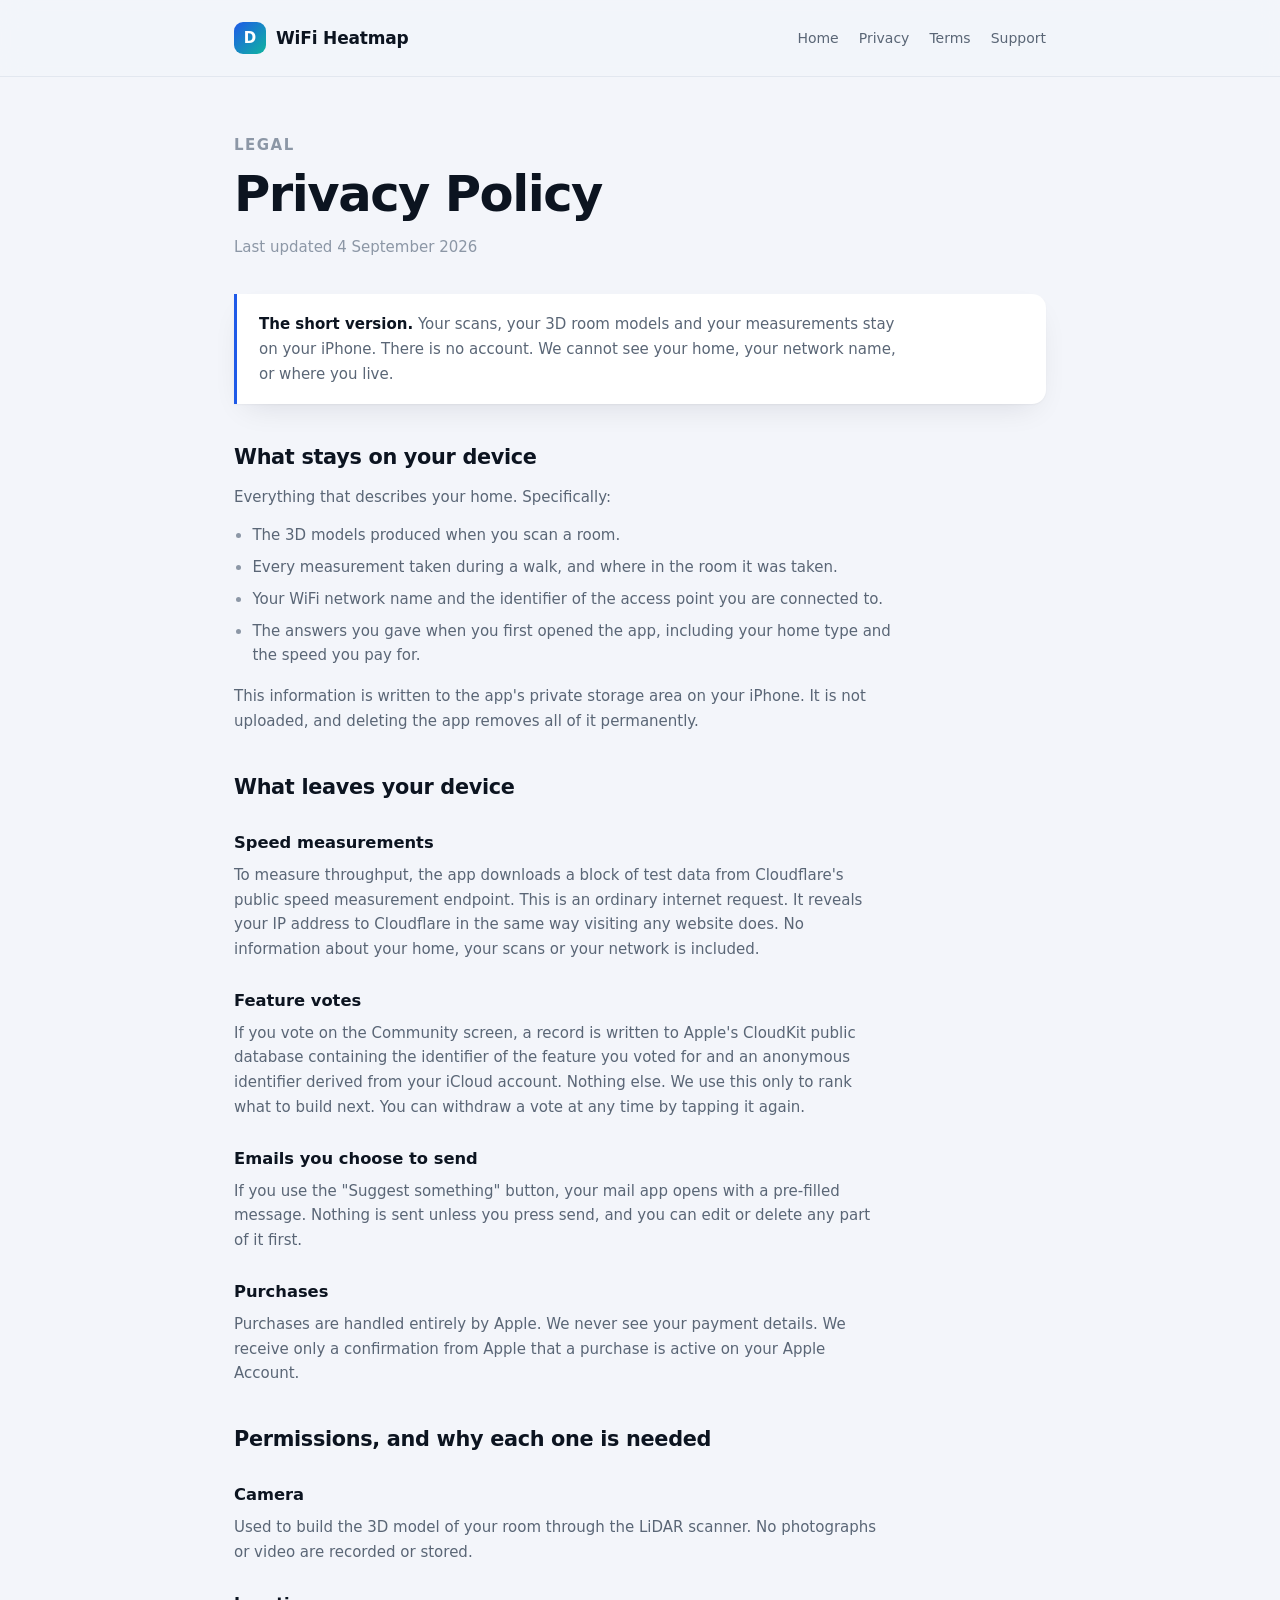
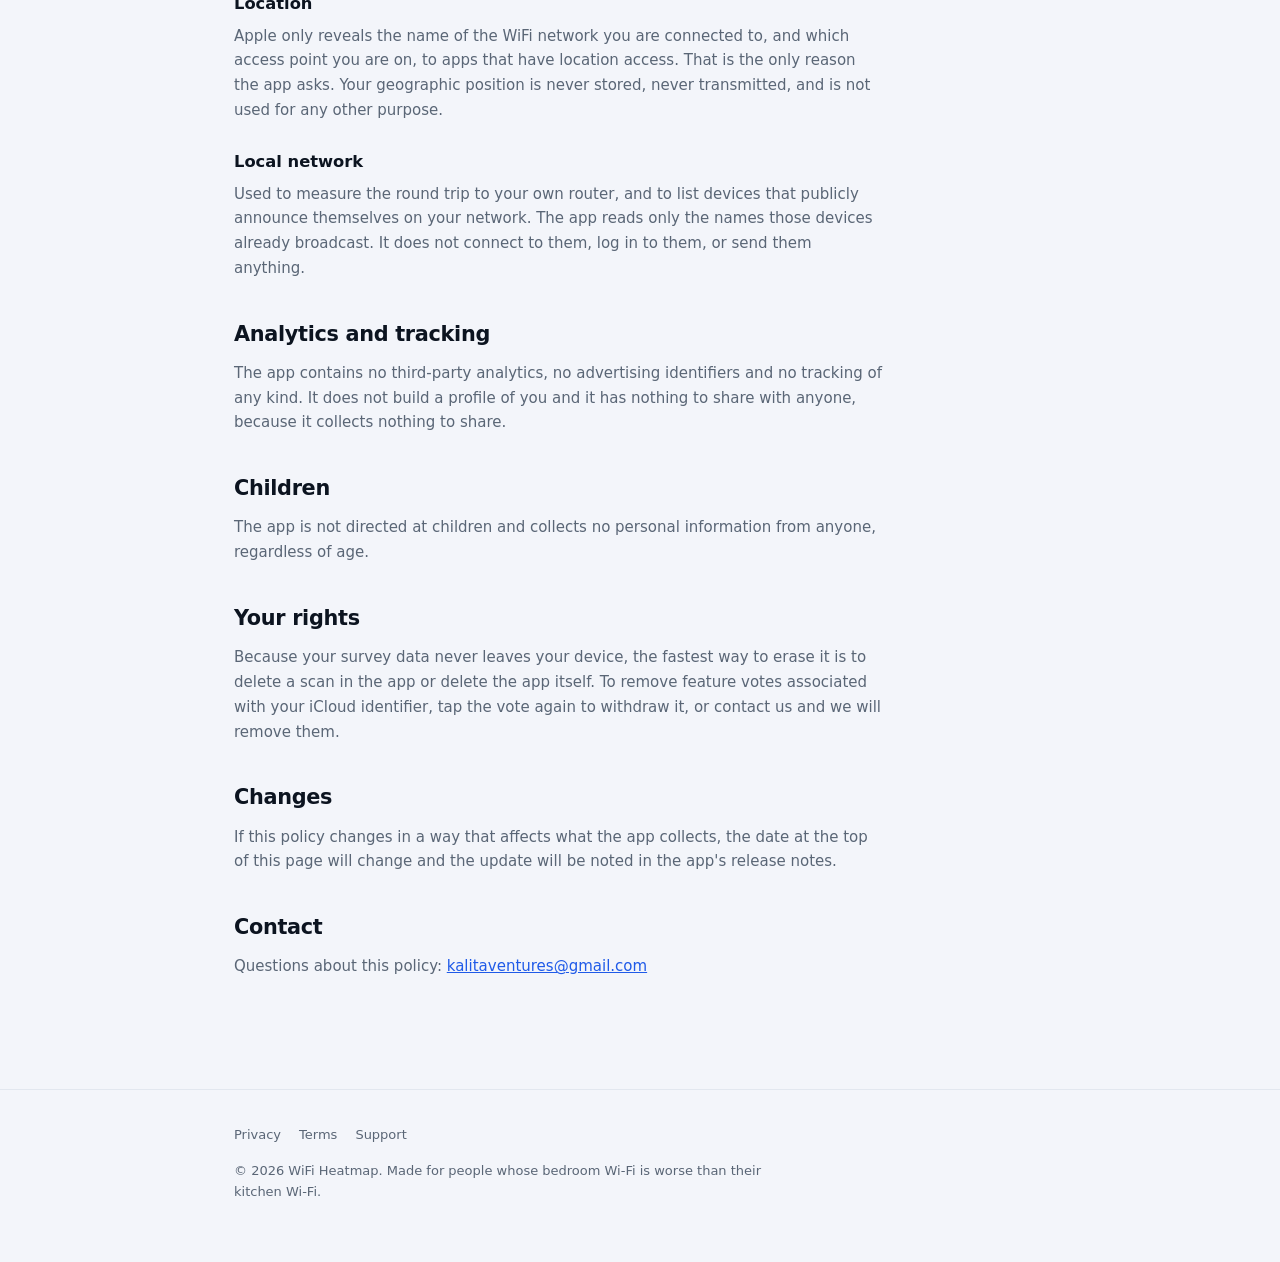
==== privacy.html @ 36a96287 "Init: Initial commit" ====
<!doctype html><html lang="en"><head><meta charset="utf-8">
<meta name="viewport" content="width=device-width, initial-scale=1">
<link rel="stylesheet" href="style.css"><title>Privacy Policy — WiFi Heatmap</title>
<meta name="description" content="How WiFi Heatmap handles your data. Short version: your scans never leave your iPhone.">
</head><body>
<header class="site"><div class="wrap bar">
  <a class="brand" href="index.html"><span class="mark">D</span><strong>WiFi Heatmap</strong></a>
  <nav class="site"><a href="index.html">Home</a><a href="privacy.html">Privacy</a><a href="terms.html">Terms</a><a href="support.html">Support</a></nav>
</div></header>

<section class="policy"><div class="wrap">
  <p class="eyebrow">Legal</p>
  <h1>Privacy Policy</h1>
  <p class="updated">Last updated 4 September 2026</p>

  <div class="callout">
    <p><strong>The short version.</strong> Your scans, your 3D room models and your measurements stay on your iPhone. There is no account. We cannot see your home, your network name, or where you live.</p>
  </div>

  <h2>What stays on your device</h2>
  <p>Everything that describes your home. Specifically:</p>
  <ul>
    <li>The 3D models produced when you scan a room.</li>
    <li>Every measurement taken during a walk, and where in the room it was taken.</li>
    <li>Your WiFi network name and the identifier of the access point you are connected to.</li>
    <li>The answers you gave when you first opened the app, including your home type and the speed you pay for.</li>
  </ul>
  <p>This information is written to the app's private storage area on your iPhone. It is not uploaded, and deleting the app removes all of it permanently.</p>

  <h2>What leaves your device</h2>
  <h3>Speed measurements</h3>
  <p>To measure throughput, the app downloads a block of test data from Cloudflare's public speed measurement endpoint. This is an ordinary internet request. It reveals your IP address to Cloudflare in the same way visiting any website does. No information about your home, your scans or your network is included.</p>

  <h3>Feature votes</h3>
  <p>If you vote on the Community screen, a record is written to Apple's CloudKit public database containing the identifier of the feature you voted for and an anonymous identifier derived from your iCloud account. Nothing else. We use this only to rank what to build next. You can withdraw a vote at any time by tapping it again.</p>

  <h3>Emails you choose to send</h3>
  <p>If you use the "Suggest something" button, your mail app opens with a pre-filled message. Nothing is sent unless you press send, and you can edit or delete any part of it first.</p>

  <h3>Purchases</h3>
  <p>Purchases are handled entirely by Apple. We never see your payment details. We receive only a confirmation from Apple that a purchase is active on your Apple Account.</p>

  <h2>Permissions, and why each one is needed</h2>
  <h3>Camera</h3>
  <p>Used to build the 3D model of your room through the LiDAR scanner. No photographs or video are recorded or stored.</p>

  <h3>Location</h3>
  <p>Apple only reveals the name of the WiFi network you are connected to, and which access point you are on, to apps that have location access. That is the only reason the app asks. Your geographic position is never stored, never transmitted, and is not used for any other purpose.</p>

  <h3>Local network</h3>
  <p>Used to measure the round trip to your own router, and to list devices that publicly announce themselves on your network. The app reads only the names those devices already broadcast. It does not connect to them, log in to them, or send them anything.</p>

  <h2>Analytics and tracking</h2>
  <p>The app contains no third-party analytics, no advertising identifiers and no tracking of any kind. It does not build a profile of you and it has nothing to share with anyone, because it collects nothing to share.</p>

  <h2>Children</h2>
  <p>The app is not directed at children and collects no personal information from anyone, regardless of age.</p>

  <h2>Your rights</h2>
  <p>Because your survey data never leaves your device, the fastest way to erase it is to delete a scan in the app or delete the app itself. To remove feature votes associated with your iCloud identifier, tap the vote again to withdraw it, or contact us and we will remove them.</p>

  <h2>Changes</h2>
  <p>If this policy changes in a way that affects what the app collects, the date at the top of this page will change and the update will be noted in the app's release notes.</p>

  <h2>Contact</h2>
  <p>Questions about this policy: <a href="mailto:kalitaventures@gmail.com">kalitaventures@gmail.com</a></p>
</div></section>

<footer class="site"><div class="wrap">
  <p style="margin-bottom:14px"><a href="privacy.html">Privacy</a><a href="terms.html">Terms</a><a href="support.html">Support</a></p>
  <p style="margin:0">© 2026 WiFi Heatmap. Made for people whose bedroom Wi-Fi is worse than their kitchen Wi-Fi.</p>
</div></footer>
</body></html>
---- style.css ----
/* Deadzone — shared styles.
   Tokens mirror App/Design/Theme.swift so the site and the app read as one
   product: blue-leaning-cyan accent, cool near-white ground, and the
   red/amber/green ramp reserved for signal data rather than decoration. */

:root {
  --accent: #1F5AE8;
  --accent-soft: rgba(31, 90, 232, 0.10);
  --cyan: #0FB5A0;
  --canvas: #F3F5FA;
  --surface: #FFFFFF;
  --sunken: #F0F3F8;
  --ink: #0C1420;
  --ink-2: #5A6676;
  --ink-3: #8C97A6;
  --hairline: #E2E7EF;
  --weak: #C24A34;
  --fair: #B4801F;
  --strong: #1E8A5E;
  --radius: 20px;
  --radius-sm: 14px;
  --shadow: 0 1px 2px rgba(12, 20, 32, .04), 0 12px 32px -12px rgba(12, 20, 32, .12);
  --measure: 68ch;
}

* { box-sizing: border-box; }

html { -webkit-text-size-adjust: 100%; }

body {
  margin: 0;
  background: var(--canvas);
  color: var(--ink);
  font: 16px/1.65 -apple-system, BlinkMacSystemFont, "Segoe UI", Inter, system-ui, sans-serif;
  -webkit-font-smoothing: antialiased;
}

.wrap { max-width: 860px; margin: 0 auto; padding: 0 24px; }

/* ---------- header ---------- */

header.site {
  padding: 22px 0;
  border-bottom: 1px solid var(--hairline);
  background: rgba(243, 245, 250, .86);
  backdrop-filter: saturate(180%) blur(14px);
  position: sticky; top: 0; z-index: 10;
}
.bar { display: flex; align-items: center; justify-content: space-between; gap: 20px; }
.brand { display: flex; align-items: center; gap: 10px; text-decoration: none; color: var(--ink); }
.brand .mark {
  width: 32px; height: 32px; border-radius: 9px;
  background: linear-gradient(135deg, var(--accent), var(--cyan));
  display: grid; place-items: center; color: #fff; font-size: 15px; font-weight: 700;
}
.brand strong { font-size: 17px; letter-spacing: -.01em; }
nav.site a {
  color: var(--ink-2); text-decoration: none; font-size: 14px; font-weight: 500;
  margin-left: 20px;
}
nav.site a:hover { color: var(--accent); }

/* ---------- type ---------- */

h1 {
  font-size: clamp(2.1rem, 5.5vw, 3.1rem);
  line-height: 1.08; letter-spacing: -.03em; margin: 0 0 14px;
  text-wrap: balance;
}
h2 {
  font-size: 1.3rem; letter-spacing: -.015em; margin: 40px 0 10px;
  text-wrap: balance;
}
h3 { font-size: 1.02rem; margin: 26px 0 6px; }
p, li { color: var(--ink-2); max-width: var(--measure); }
p { margin: 0 0 14px; }
a { color: var(--accent); }
strong { color: var(--ink); font-weight: 600; }
.lede { font-size: 1.12rem; color: var(--ink-2); max-width: 56ch; }
.eyebrow {
  font-size: 11px; font-weight: 700; letter-spacing: .1em; text-transform: uppercase;
  color: var(--ink-3); margin: 0 0 10px;
}
.updated { font-size: 13px; color: var(--ink-3); margin-bottom: 34px; }

/* ---------- blocks ---------- */

.card {
  background: var(--surface);
  border-radius: var(--radius);
  padding: 26px;
  box-shadow: var(--shadow);
  margin: 22px 0;
}
.card p:last-child, .card ul:last-child { margin-bottom: 0; }

.callout {
  border-left: 3px solid var(--accent);
  background: var(--surface);
  border-radius: 0 var(--radius-sm) var(--radius-sm) 0;
  padding: 18px 22px;
  margin: 22px 0;
  box-shadow: var(--shadow);
}
.callout p:last-child { margin-bottom: 0; }

ul { padding-left: 1.15em; margin: 0 0 16px; }
li { margin: 7px 0; }
li::marker { color: var(--ink-3); }

.grid { display: grid; gap: 14px; grid-template-columns: repeat(auto-fit, minmax(230px, 1fr)); margin: 22px 0; }

.pill {
  display: inline-block; font-size: 11px; font-weight: 700; letter-spacing: .06em;
  text-transform: uppercase; padding: 4px 9px; border-radius: 999px;
  background: var(--accent-soft); color: var(--accent);
}

.ramp { height: 6px; border-radius: 3px; background: linear-gradient(90deg, var(--weak), var(--fair), var(--strong)); }

section { padding: 56px 0; }
section.hero { padding: 80px 0 44px; }

/* ---------- footer ---------- */

footer.site {
  border-top: 1px solid var(--hairline);
  padding: 34px 0 60px;
  margin-top: 40px;
  color: var(--ink-3);
  font-size: 13px;
}
footer.site a { color: var(--ink-2); text-decoration: none; margin-right: 18px; }
footer.site a:hover { color: var(--accent); }

/* ---------- policy pages ---------- */

.policy h2 { margin-top: 36px; }
.policy p, .policy li { font-size: 15px; }

@media (max-width: 640px) {
  section { padding: 40px 0; }
  section.hero { padding: 52px 0 32px; }
  nav.site a { margin-left: 14px; font-size: 13px; }
}
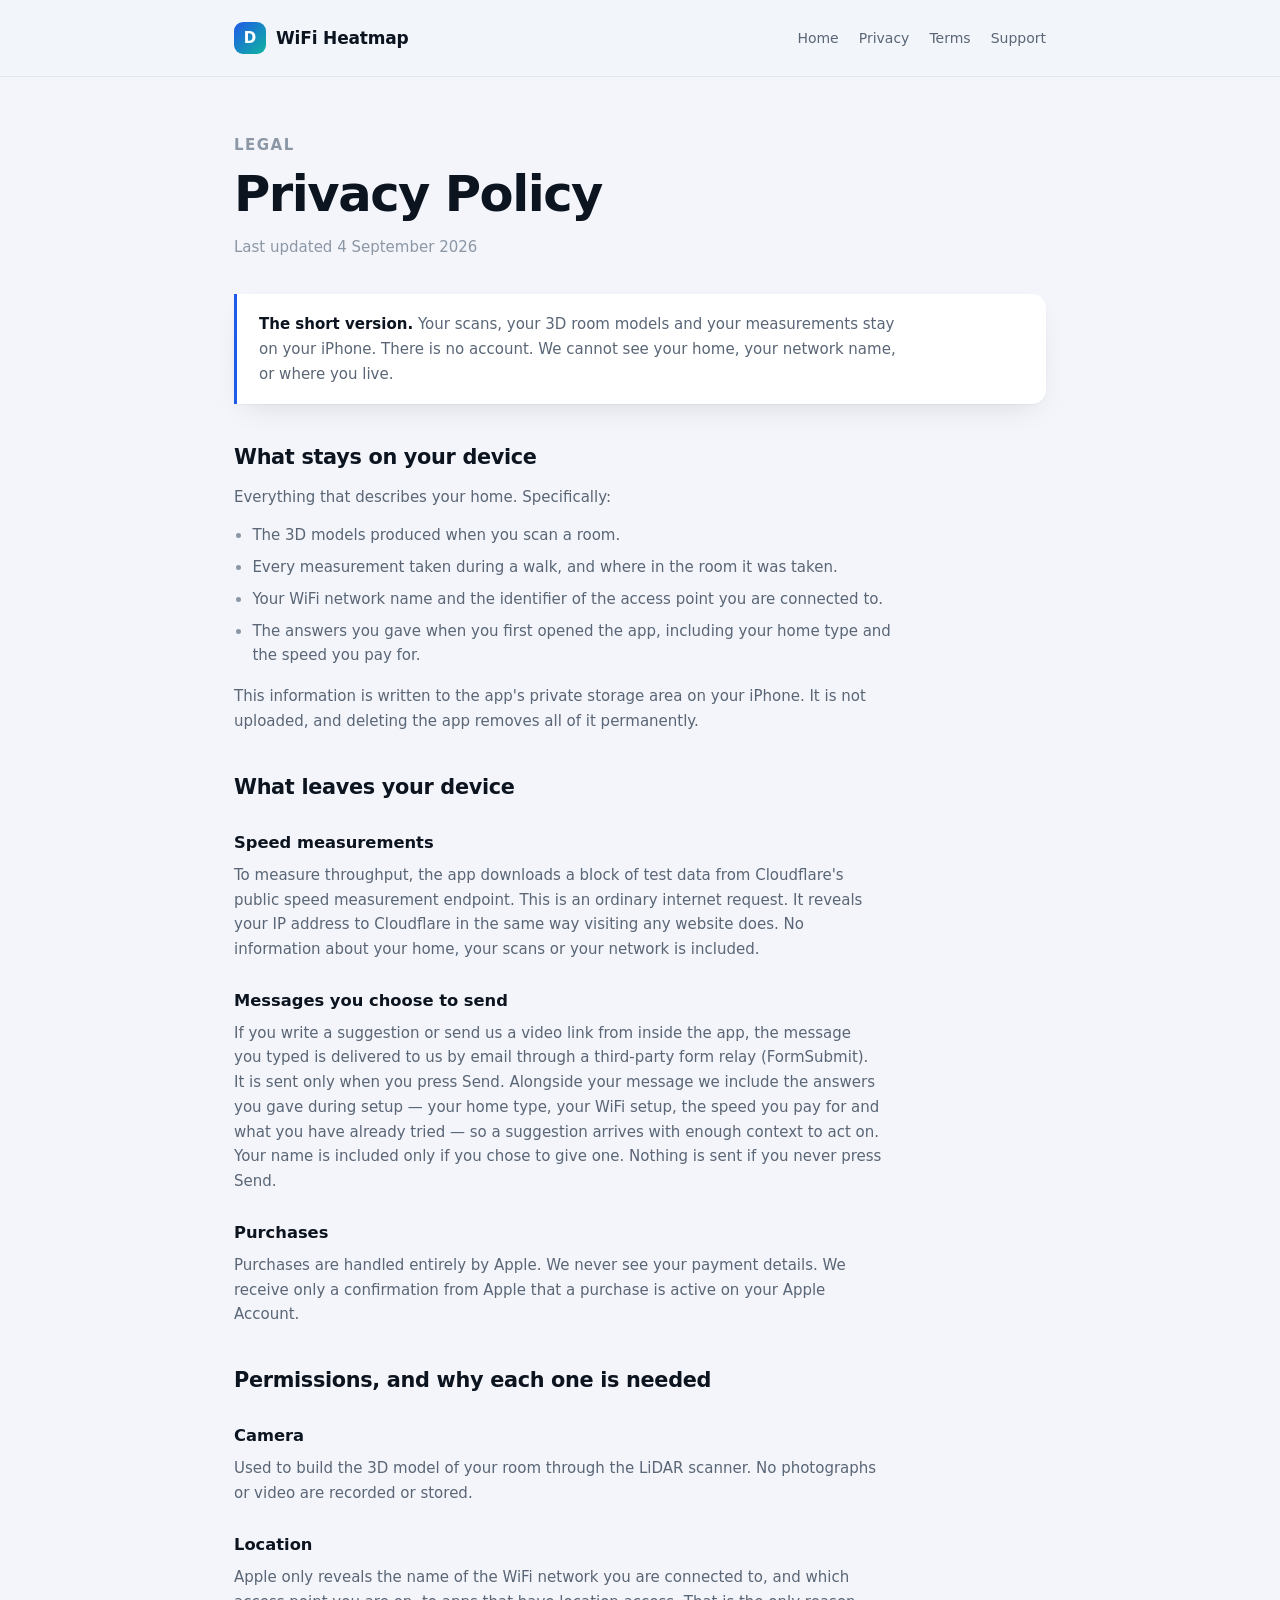
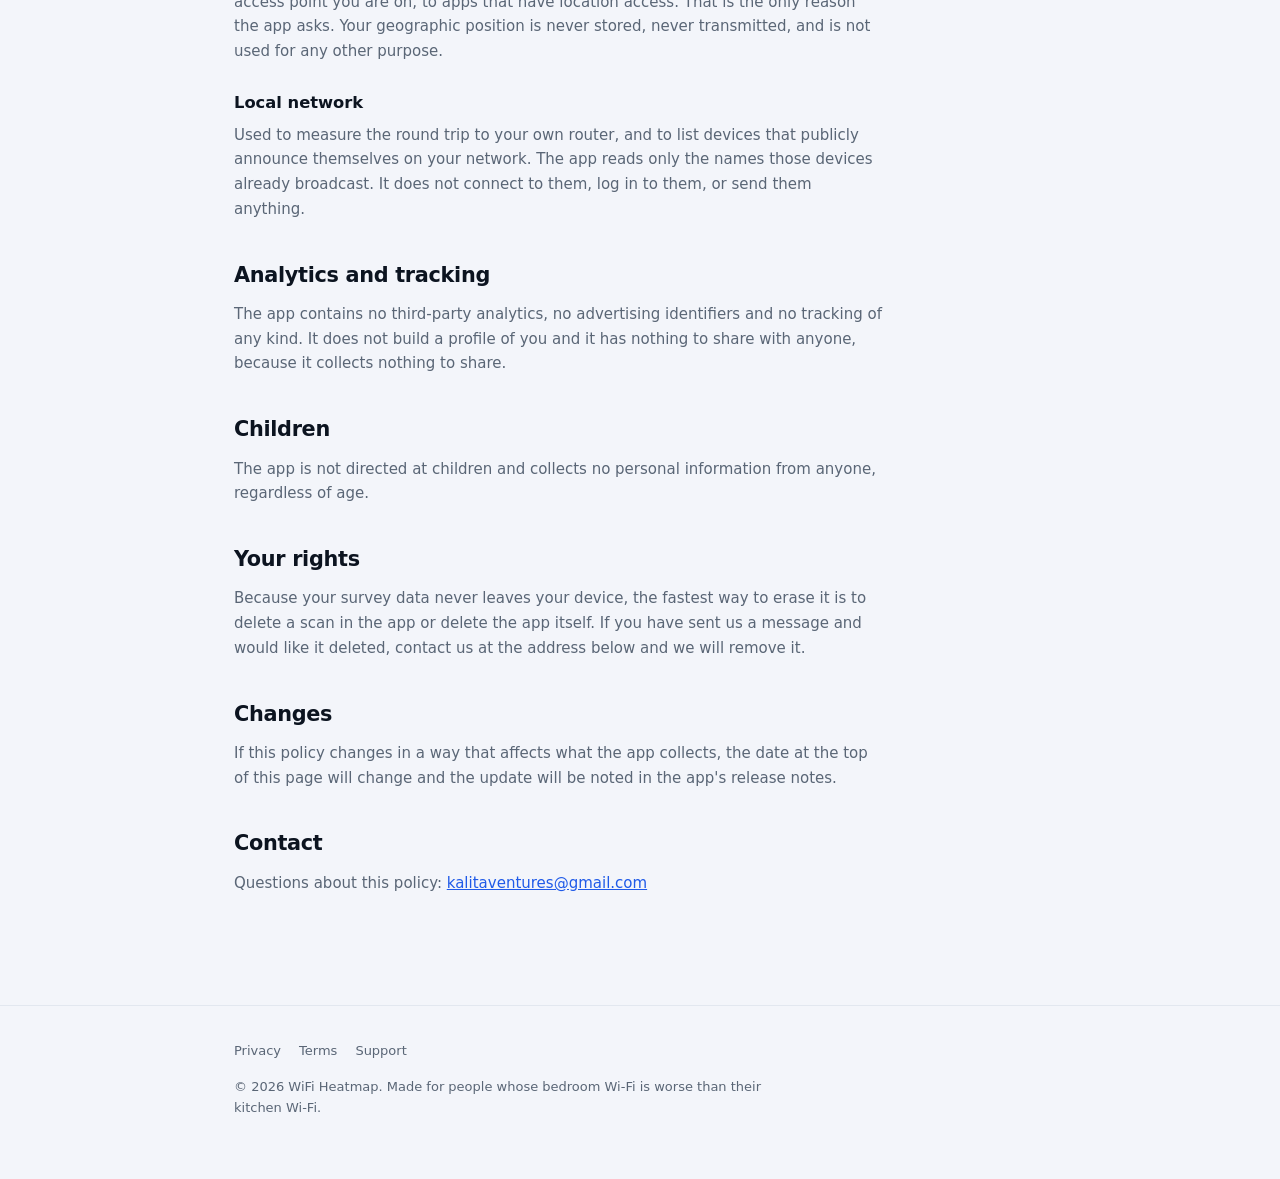
==== commit 8bb4b06a: "Update: Links" ====
--- a/privacy.html
+++ b/privacy.html
@@ -31,11 +31,8 @@
   <h3>Speed measurements</h3>
   <p>To measure throughput, the app downloads a block of test data from Cloudflare's public speed measurement endpoint. This is an ordinary internet request. It reveals your IP address to Cloudflare in the same way visiting any website does. No information about your home, your scans or your network is included.</p>
 
-  <h3>Feature votes</h3>
-  <p>If you vote on the Community screen, a record is written to Apple's CloudKit public database containing the identifier of the feature you voted for and an anonymous identifier derived from your iCloud account. Nothing else. We use this only to rank what to build next. You can withdraw a vote at any time by tapping it again.</p>
-
-  <h3>Emails you choose to send</h3>
-  <p>If you use the "Suggest something" button, your mail app opens with a pre-filled message. Nothing is sent unless you press send, and you can edit or delete any part of it first.</p>
+  <h3>Messages you choose to send</h3>
+  <p>If you write a suggestion or send us a video link from inside the app, the message you typed is delivered to us by email through a third-party form relay (FormSubmit). It is sent only when you press Send. Alongside your message we include the answers you gave during setup — your home type, your WiFi setup, the speed you pay for and what you have already tried — so a suggestion arrives with enough context to act on. Your name is included only if you chose to give one. Nothing is sent if you never press Send.</p>
 
   <h3>Purchases</h3>
   <p>Purchases are handled entirely by Apple. We never see your payment details. We receive only a confirmation from Apple that a purchase is active on your Apple Account.</p>
@@ -57,7 +54,7 @@
   <p>The app is not directed at children and collects no personal information from anyone, regardless of age.</p>
 
   <h2>Your rights</h2>
-  <p>Because your survey data never leaves your device, the fastest way to erase it is to delete a scan in the app or delete the app itself. To remove feature votes associated with your iCloud identifier, tap the vote again to withdraw it, or contact us and we will remove them.</p>
+  <p>Because your survey data never leaves your device, the fastest way to erase it is to delete a scan in the app or delete the app itself. If you have sent us a message and would like it deleted, contact us at the address below and we will remove it.</p>
 
   <h2>Changes</h2>
   <p>If this policy changes in a way that affects what the app collects, the date at the top of this page will change and the update will be noted in the app's release notes.</p>
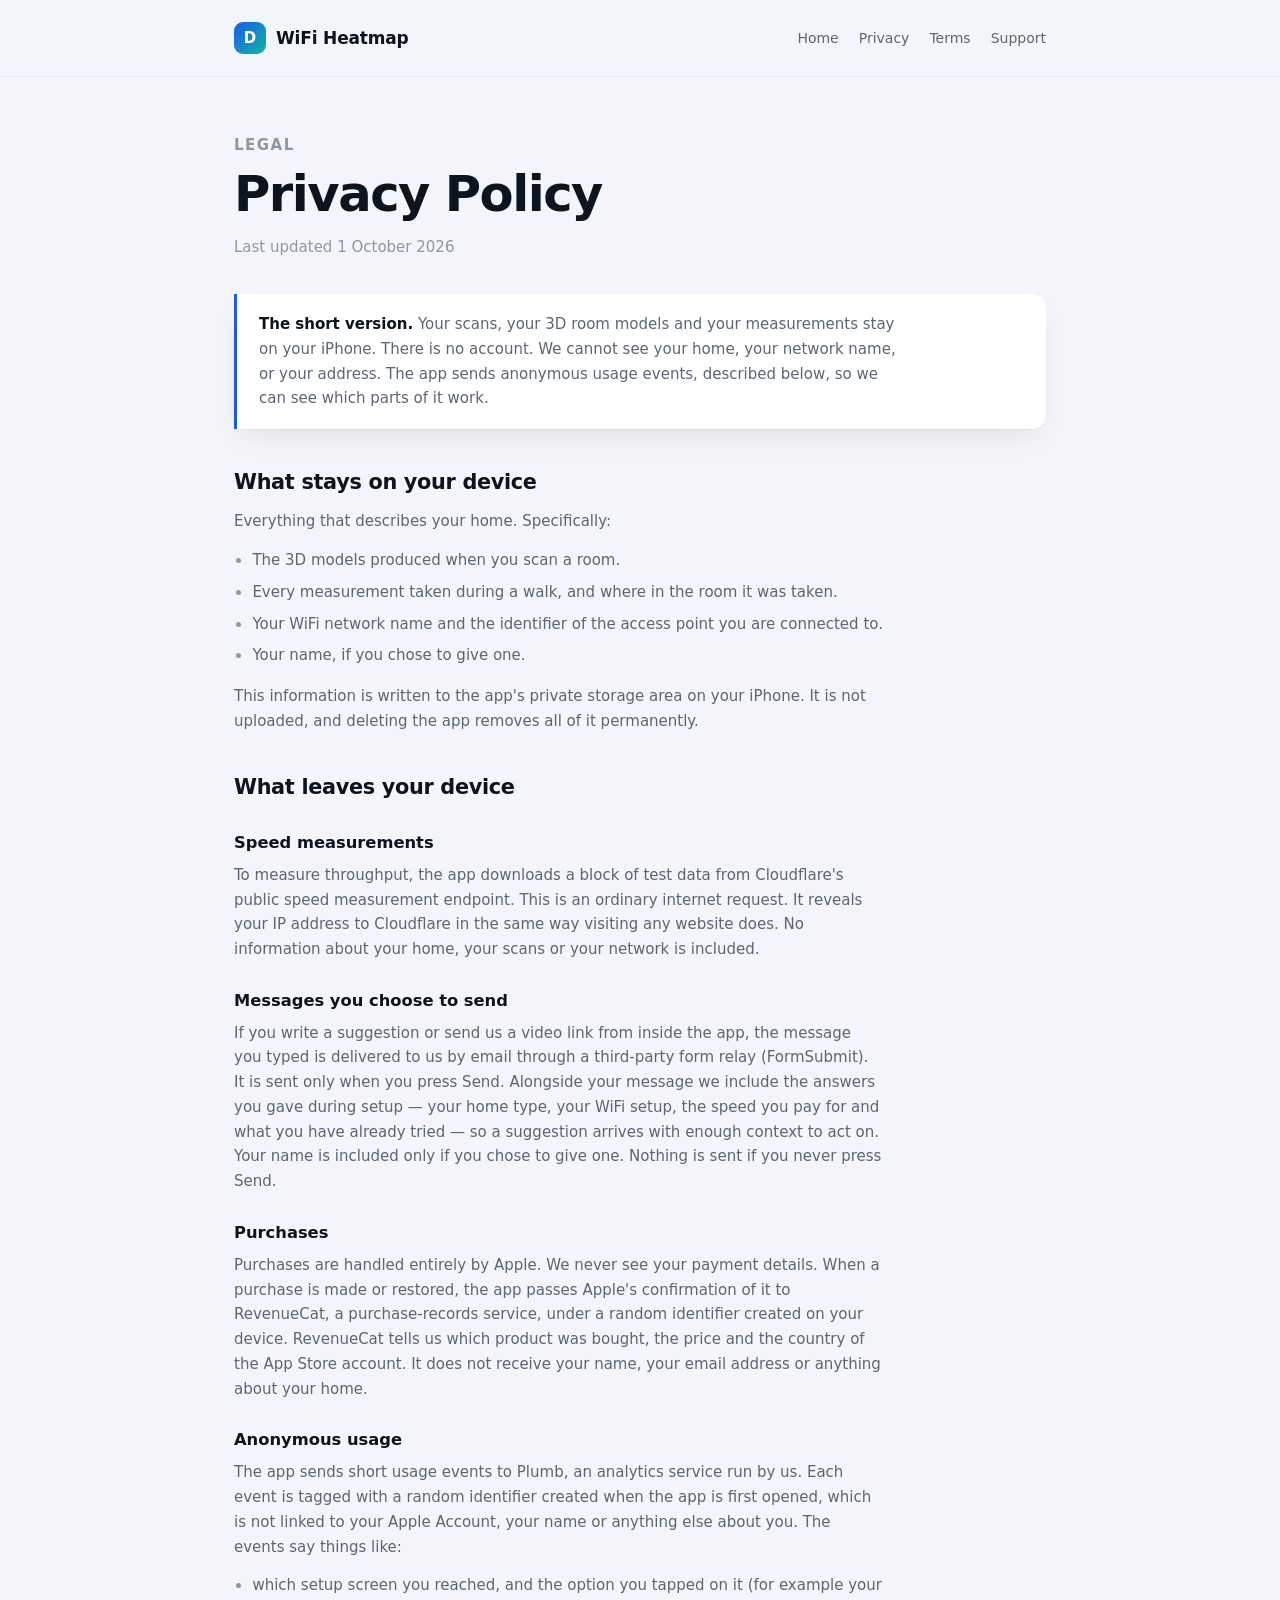
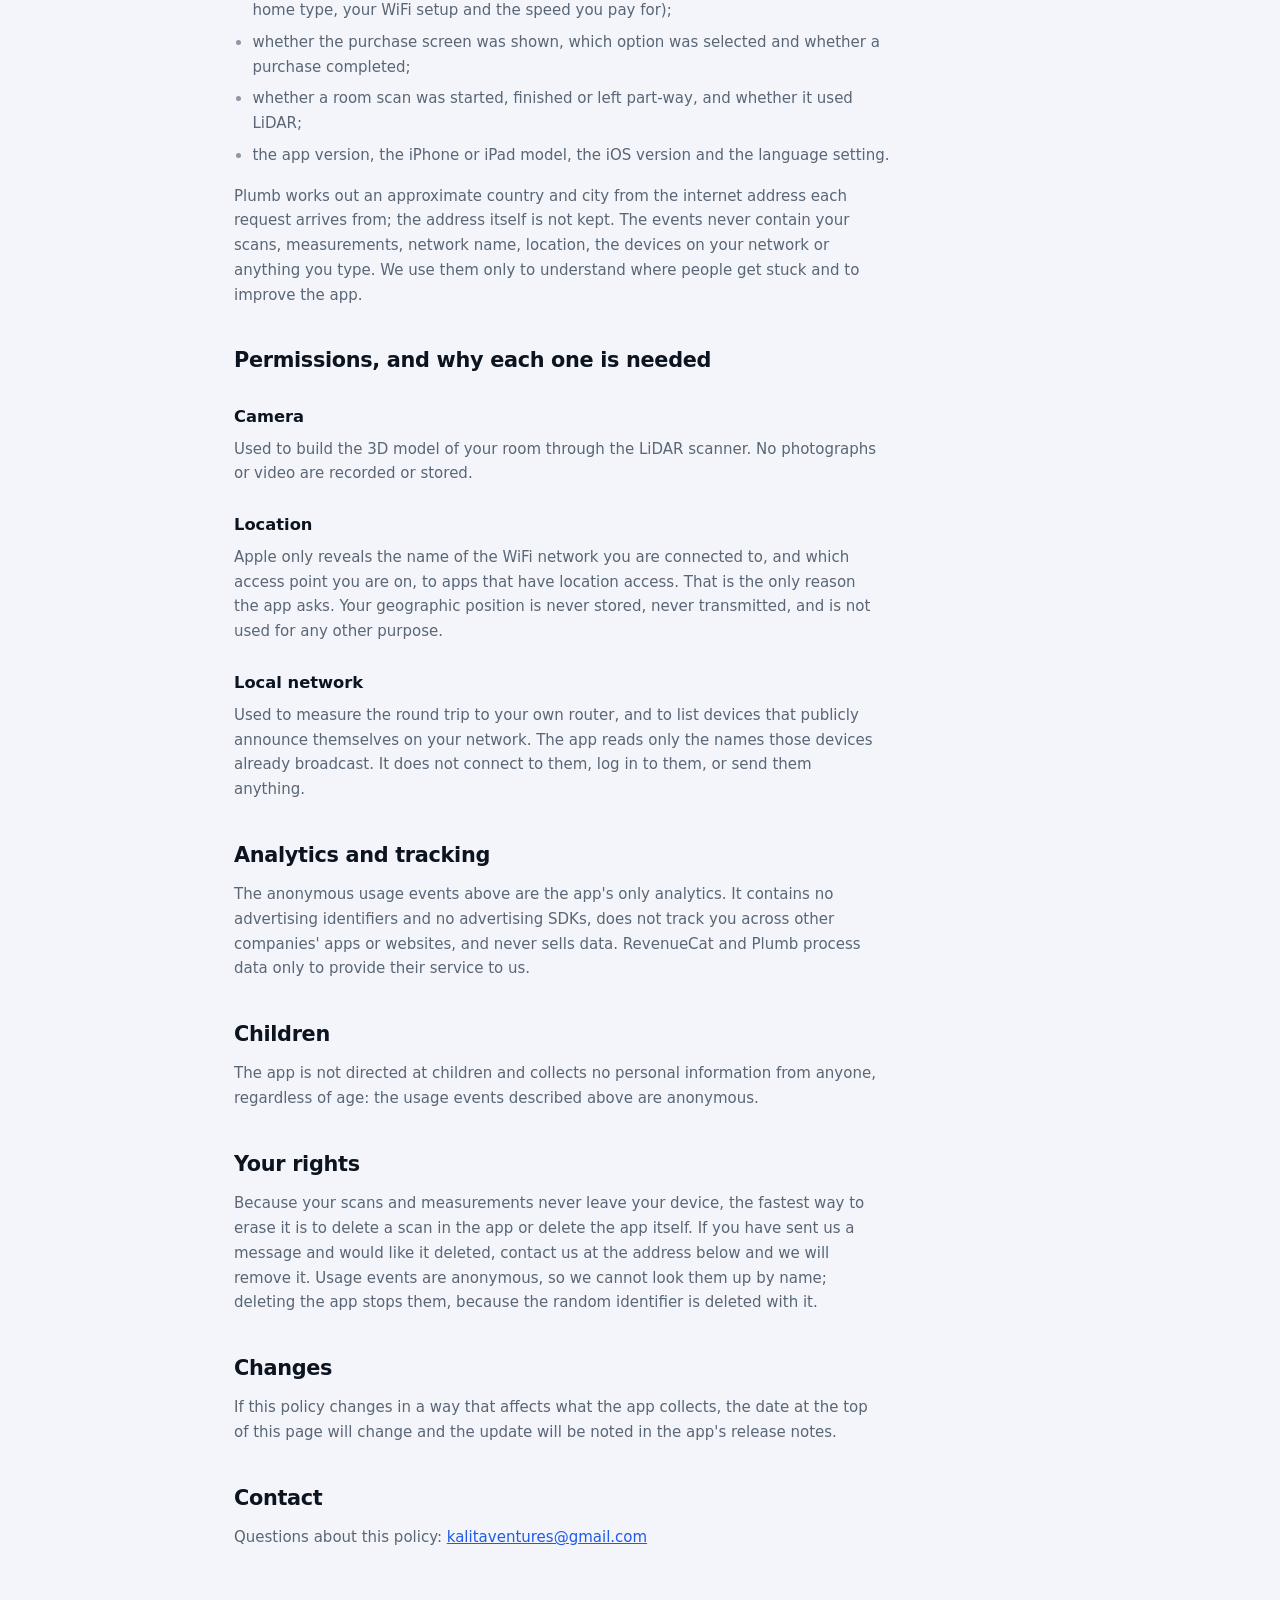
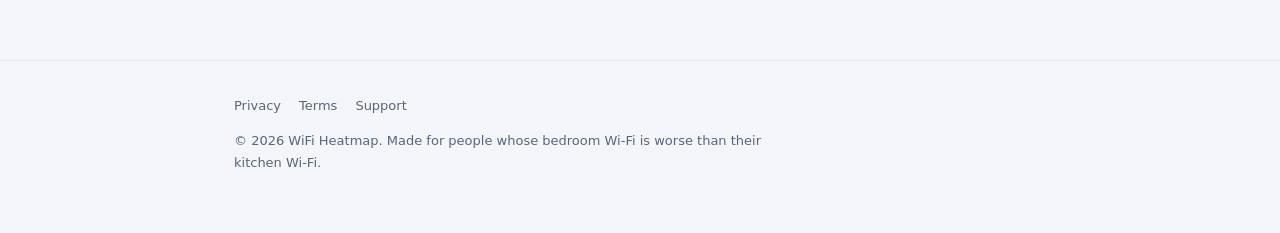
==== commit f8047ae9: "Privacy policy: RevenueCat purchase records and anonymous usage events Co-Authored-By: Claude Opus 5" ====
--- a/privacy.html
+++ b/privacy.html
@@ -1,7 +1,7 @@
 <!doctype html><html lang="en"><head><meta charset="utf-8">
 <meta name="viewport" content="width=device-width, initial-scale=1">
 <link rel="stylesheet" href="style.css"><title>Privacy Policy — WiFi Heatmap</title>
-<meta name="description" content="How WiFi Heatmap handles your data. Short version: your scans never leave your iPhone.">
+<meta name="description" content="How WiFi Heatmap handles your data. Short version: your scans never leave your iPhone; the app sends anonymous usage events.">
 </head><body>
 <header class="site"><div class="wrap bar">
   <a class="brand" href="index.html"><span class="mark">D</span><strong>WiFi Heatmap</strong></a>
@@ -11,10 +11,10 @@
 <section class="policy"><div class="wrap">
   <p class="eyebrow">Legal</p>
   <h1>Privacy Policy</h1>
-  <p class="updated">Last updated 4 September 2026</p>
+  <p class="updated">Last updated 1 October 2026</p>
 
   <div class="callout">
-    <p><strong>The short version.</strong> Your scans, your 3D room models and your measurements stay on your iPhone. There is no account. We cannot see your home, your network name, or where you live.</p>
+    <p><strong>The short version.</strong> Your scans, your 3D room models and your measurements stay on your iPhone. There is no account. We cannot see your home, your network name, or your address. The app sends anonymous usage events, described below, so we can see which parts of it work.</p>
   </div>
 
   <h2>What stays on your device</h2>
@@ -23,7 +23,7 @@
     <li>The 3D models produced when you scan a room.</li>
     <li>Every measurement taken during a walk, and where in the room it was taken.</li>
     <li>Your WiFi network name and the identifier of the access point you are connected to.</li>
-    <li>The answers you gave when you first opened the app, including your home type and the speed you pay for.</li>
+    <li>Your name, if you chose to give one.</li>
   </ul>
   <p>This information is written to the app's private storage area on your iPhone. It is not uploaded, and deleting the app removes all of it permanently.</p>
 
@@ -35,7 +35,17 @@
   <p>If you write a suggestion or send us a video link from inside the app, the message you typed is delivered to us by email through a third-party form relay (FormSubmit). It is sent only when you press Send. Alongside your message we include the answers you gave during setup — your home type, your WiFi setup, the speed you pay for and what you have already tried — so a suggestion arrives with enough context to act on. Your name is included only if you chose to give one. Nothing is sent if you never press Send.</p>
 
   <h3>Purchases</h3>
-  <p>Purchases are handled entirely by Apple. We never see your payment details. We receive only a confirmation from Apple that a purchase is active on your Apple Account.</p>
+  <p>Purchases are handled entirely by Apple. We never see your payment details. When a purchase is made or restored, the app passes Apple's confirmation of it to RevenueCat, a purchase-records service, under a random identifier created on your device. RevenueCat tells us which product was bought, the price and the country of the App Store account. It does not receive your name, your email address or anything about your home.</p>
+
+  <h3>Anonymous usage</h3>
+  <p>The app sends short usage events to Plumb, an analytics service run by us. Each event is tagged with a random identifier created when the app is first opened, which is not linked to your Apple Account, your name or anything else about you. The events say things like:</p>
+  <ul>
+    <li>which setup screen you reached, and the option you tapped on it (for example your home type, your WiFi setup and the speed you pay for);</li>
+    <li>whether the purchase screen was shown, which option was selected and whether a purchase completed;</li>
+    <li>whether a room scan was started, finished or left part-way, and whether it used LiDAR;</li>
+    <li>the app version, the iPhone or iPad model, the iOS version and the language setting.</li>
+  </ul>
+  <p>Plumb works out an approximate country and city from the internet address each request arrives from; the address itself is not kept. The events never contain your scans, measurements, network name, location, the devices on your network or anything you type. We use them only to understand where people get stuck and to improve the app.</p>
 
   <h2>Permissions, and why each one is needed</h2>
   <h3>Camera</h3>
@@ -48,13 +58,13 @@
   <p>Used to measure the round trip to your own router, and to list devices that publicly announce themselves on your network. The app reads only the names those devices already broadcast. It does not connect to them, log in to them, or send them anything.</p>
 
   <h2>Analytics and tracking</h2>
-  <p>The app contains no third-party analytics, no advertising identifiers and no tracking of any kind. It does not build a profile of you and it has nothing to share with anyone, because it collects nothing to share.</p>
+  <p>The anonymous usage events above are the app's only analytics. It contains no advertising identifiers and no advertising SDKs, does not track you across other companies' apps or websites, and never sells data. RevenueCat and Plumb process data only to provide their service to us.</p>
 
   <h2>Children</h2>
-  <p>The app is not directed at children and collects no personal information from anyone, regardless of age.</p>
+  <p>The app is not directed at children and collects no personal information from anyone, regardless of age: the usage events described above are anonymous.</p>
 
   <h2>Your rights</h2>
-  <p>Because your survey data never leaves your device, the fastest way to erase it is to delete a scan in the app or delete the app itself. If you have sent us a message and would like it deleted, contact us at the address below and we will remove it.</p>
+  <p>Because your scans and measurements never leave your device, the fastest way to erase it is to delete a scan in the app or delete the app itself. If you have sent us a message and would like it deleted, contact us at the address below and we will remove it. Usage events are anonymous, so we cannot look them up by name; deleting the app stops them, because the random identifier is deleted with it.</p>
 
   <h2>Changes</h2>
   <p>If this policy changes in a way that affects what the app collects, the date at the top of this page will change and the update will be noted in the app's release notes.</p>
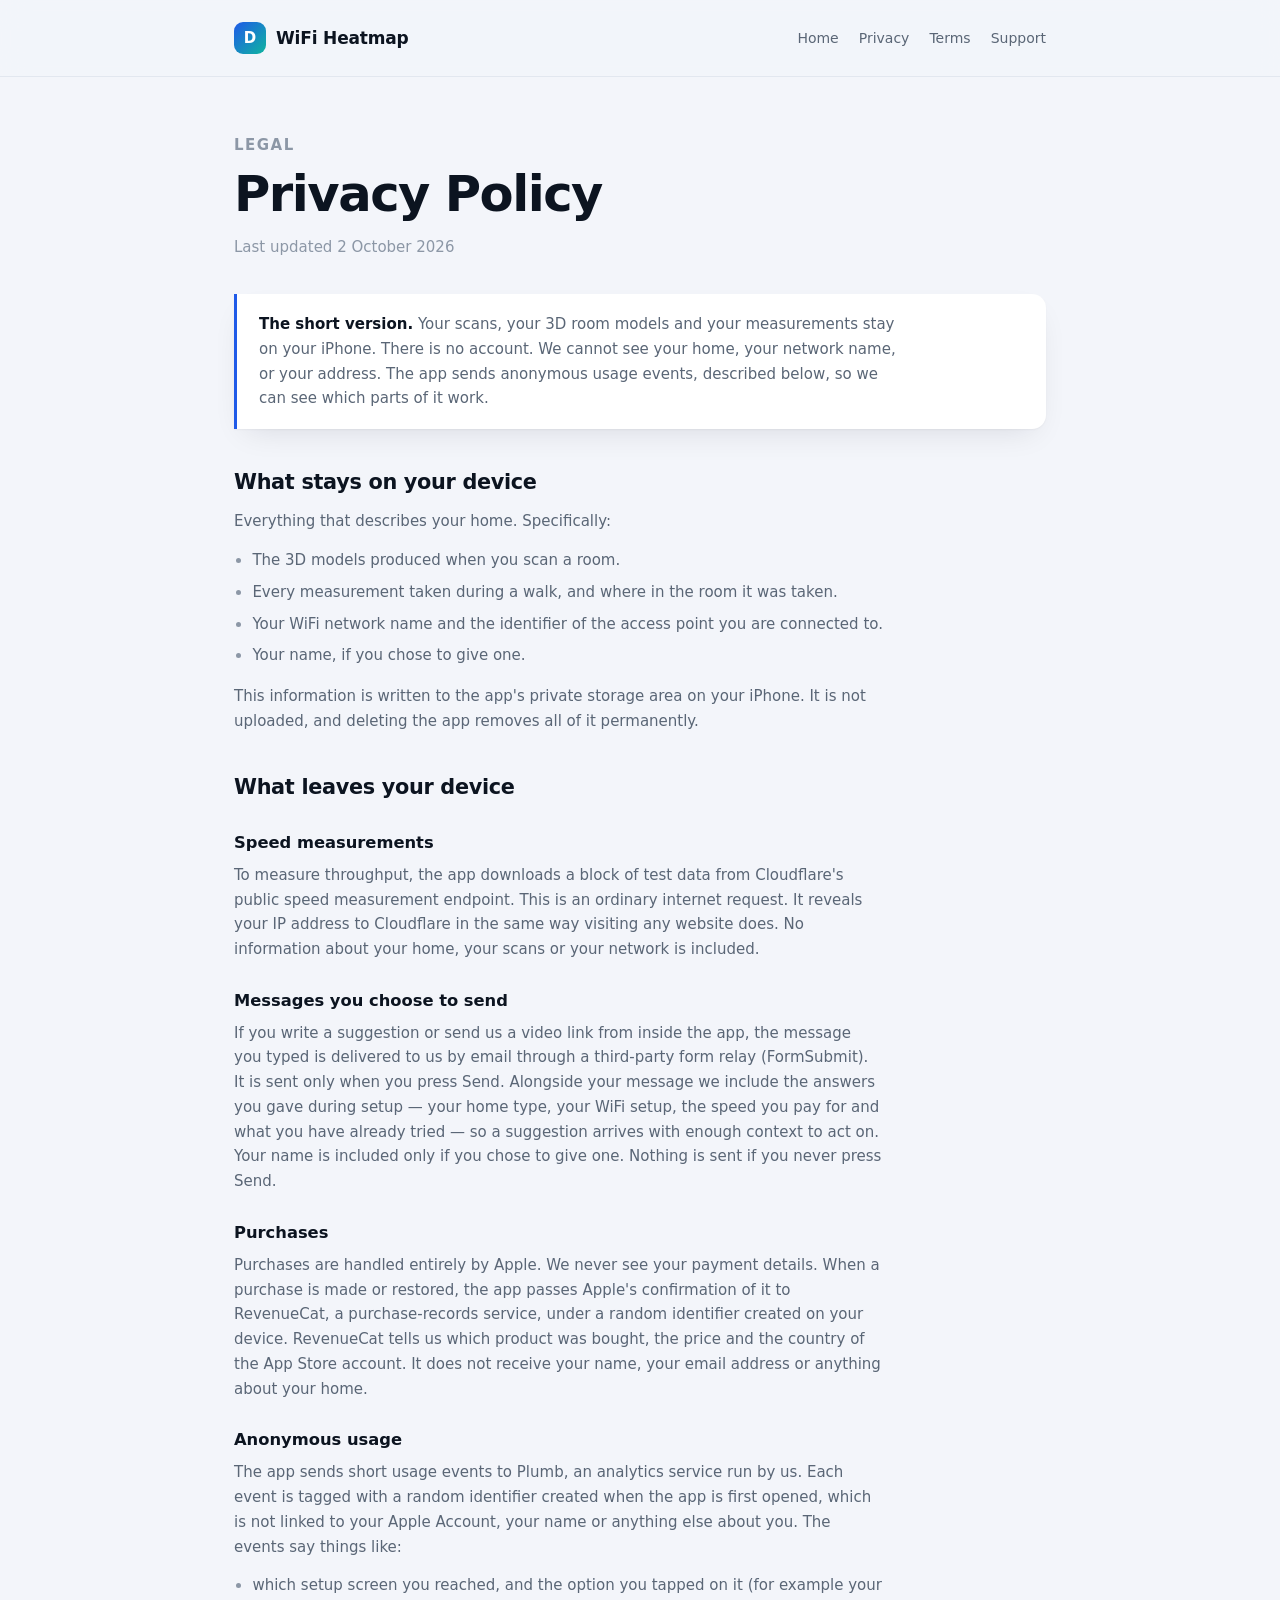
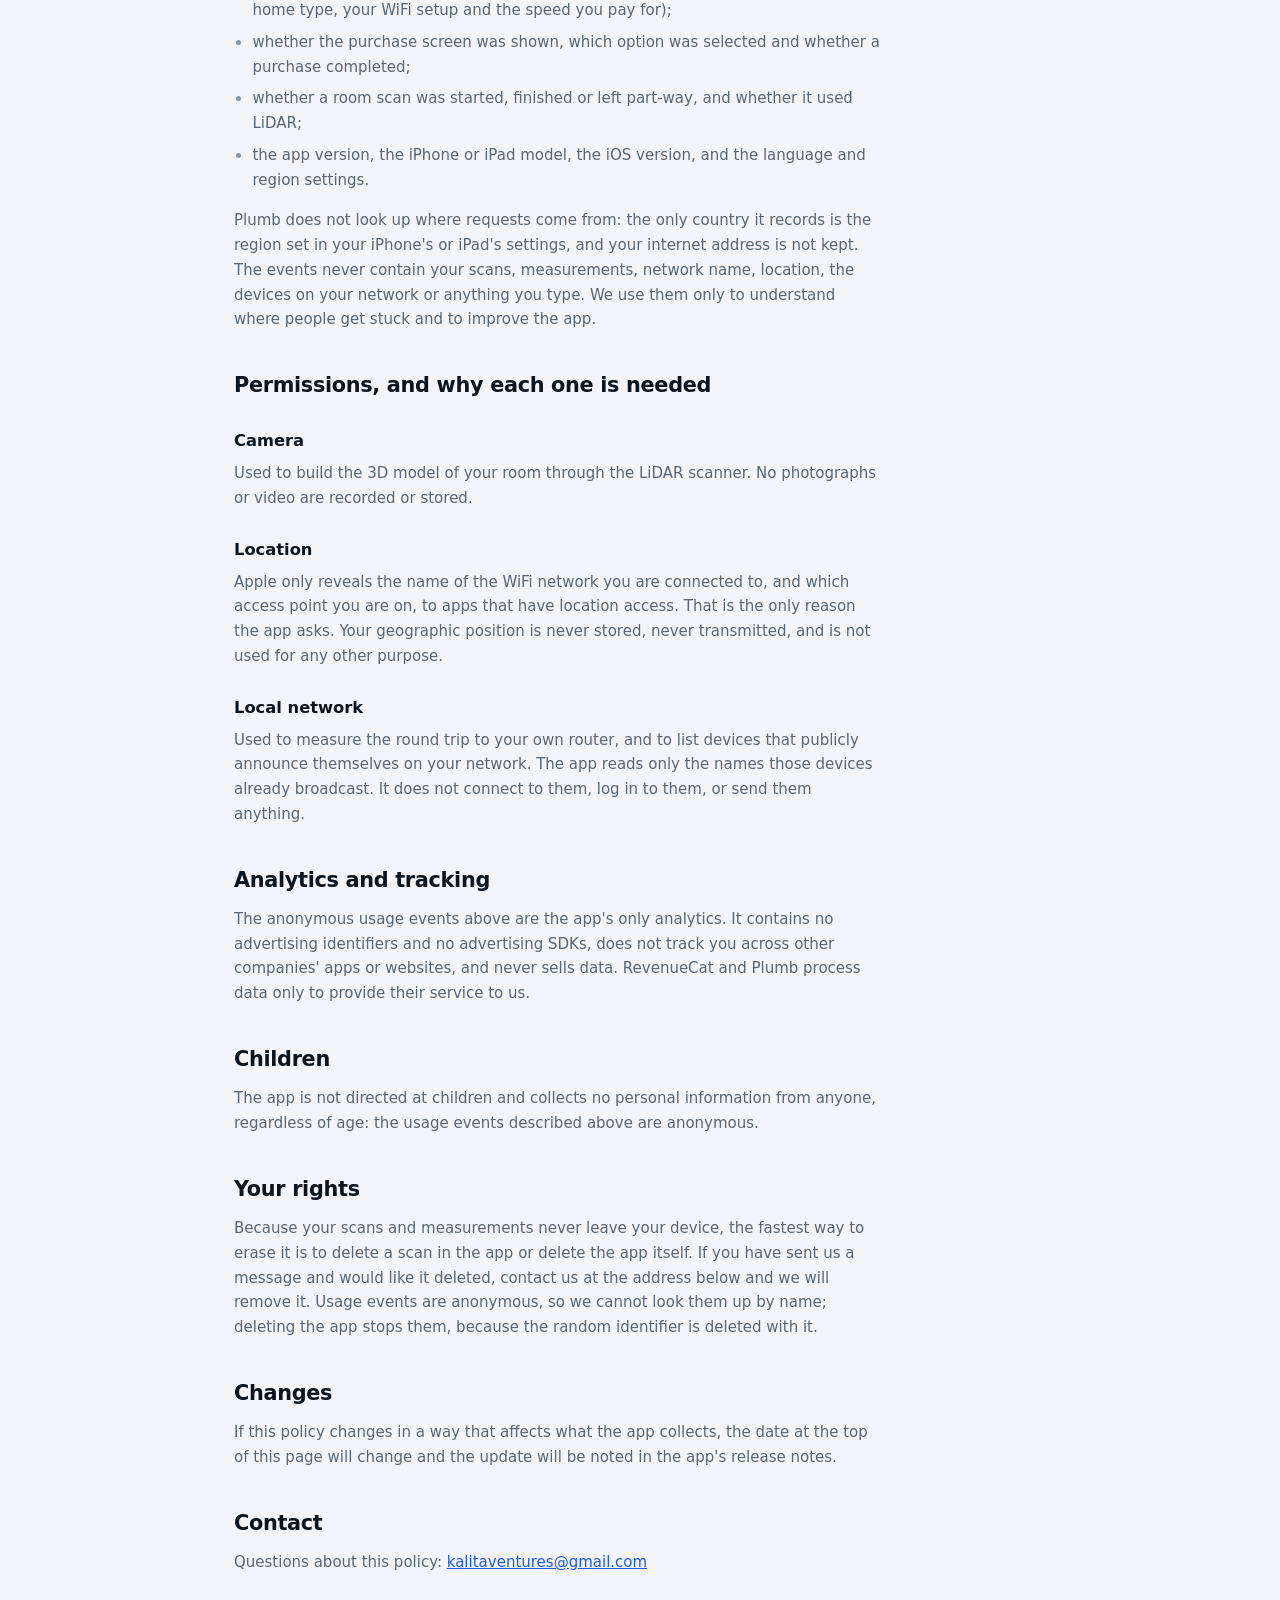
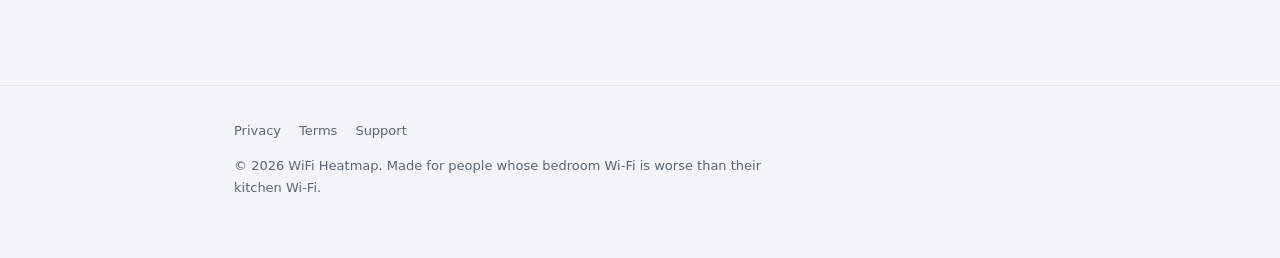
==== commit e29d3d9d: "Privacy policy: no IP location lookup; country from region setting Co-Authored-By: Claude Opus 5.5 <" ====
--- a/privacy.html
+++ b/privacy.html
@@ -11,7 +11,7 @@
 <section class="policy"><div class="wrap">
   <p class="eyebrow">Legal</p>
   <h1>Privacy Policy</h1>
-  <p class="updated">Last updated 1 October 2026</p>
+  <p class="updated">Last updated 2 October 2026</p>
 
   <div class="callout">
     <p><strong>The short version.</strong> Your scans, your 3D room models and your measurements stay on your iPhone. There is no account. We cannot see your home, your network name, or your address. The app sends anonymous usage events, described below, so we can see which parts of it work.</p>
@@ -43,9 +43,9 @@
     <li>which setup screen you reached, and the option you tapped on it (for example your home type, your WiFi setup and the speed you pay for);</li>
     <li>whether the purchase screen was shown, which option was selected and whether a purchase completed;</li>
     <li>whether a room scan was started, finished or left part-way, and whether it used LiDAR;</li>
-    <li>the app version, the iPhone or iPad model, the iOS version and the language setting.</li>
+    <li>the app version, the iPhone or iPad model, the iOS version, and the language and region settings.</li>
   </ul>
-  <p>Plumb works out an approximate country and city from the internet address each request arrives from; the address itself is not kept. The events never contain your scans, measurements, network name, location, the devices on your network or anything you type. We use them only to understand where people get stuck and to improve the app.</p>
+  <p>Plumb does not look up where requests come from: the only country it records is the region set in your iPhone's or iPad's settings, and your internet address is not kept. The events never contain your scans, measurements, network name, location, the devices on your network or anything you type. We use them only to understand where people get stuck and to improve the app.</p>
 
   <h2>Permissions, and why each one is needed</h2>
   <h3>Camera</h3>
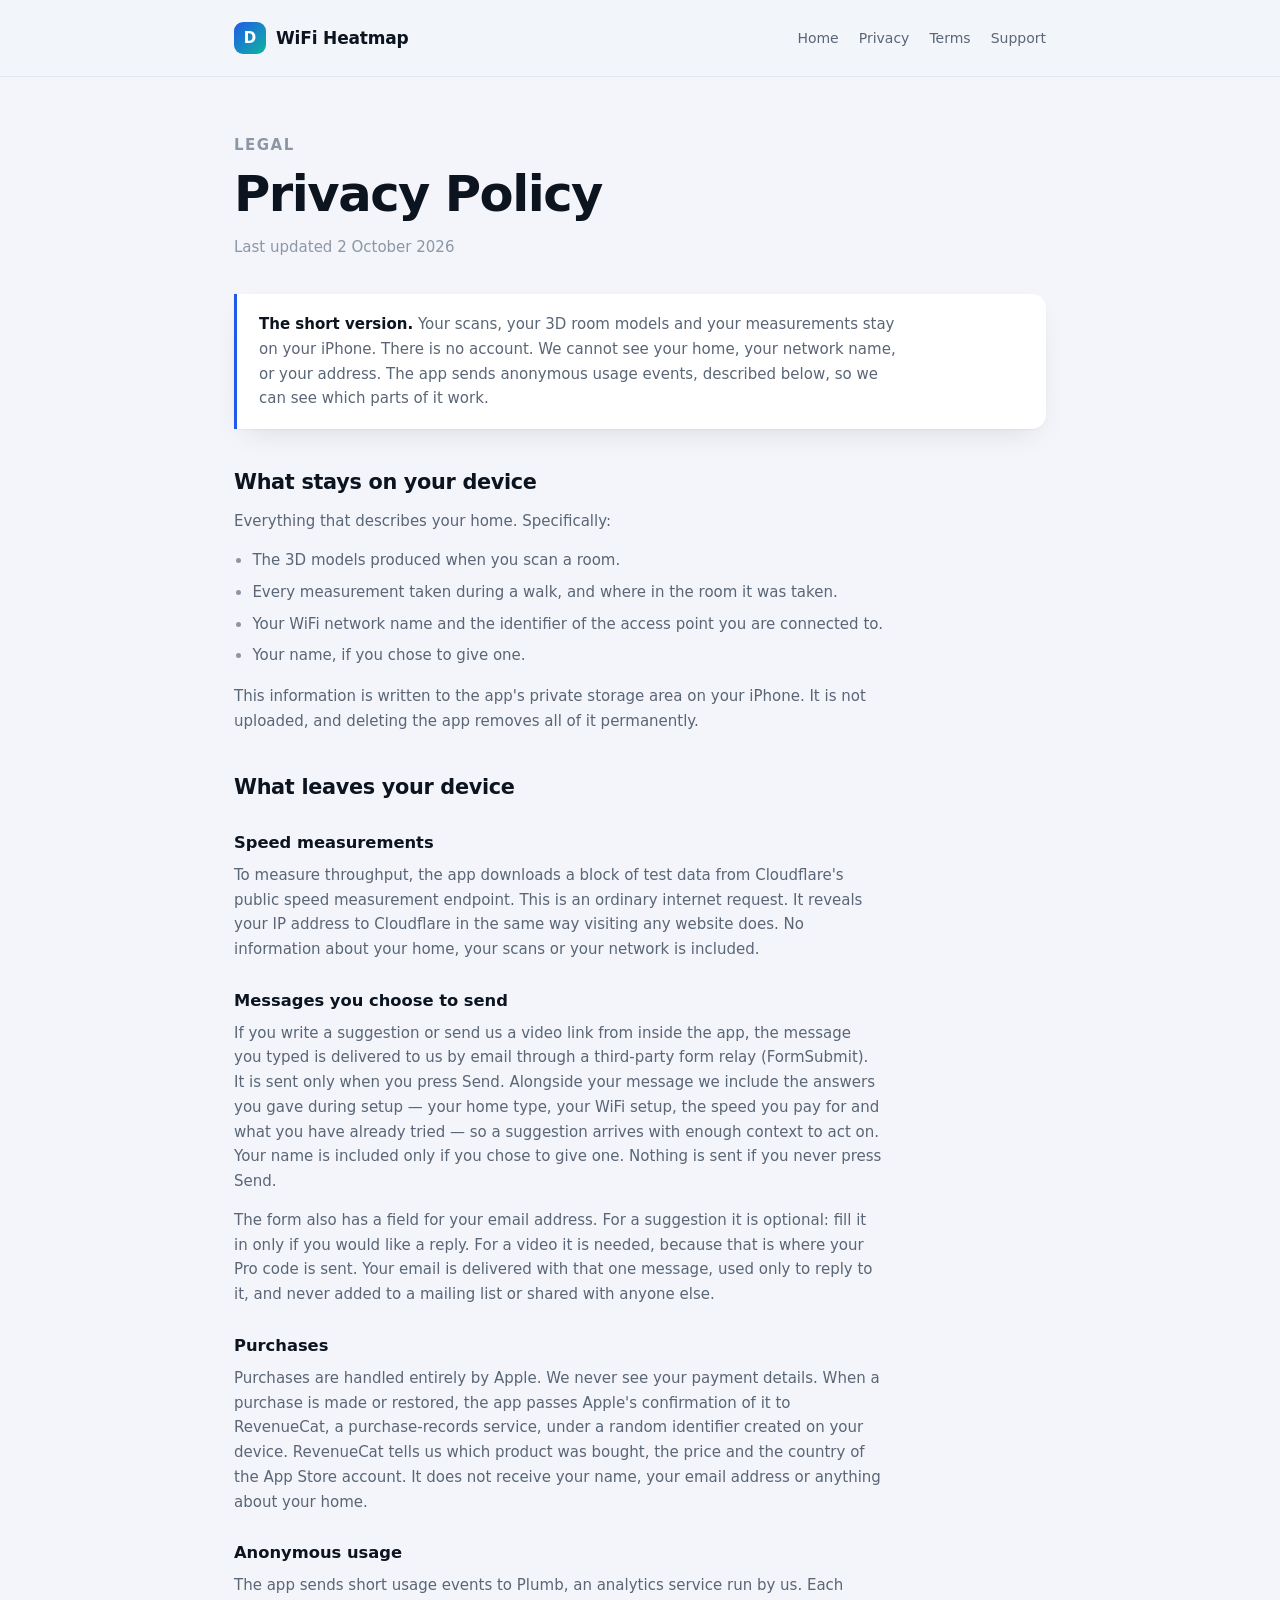
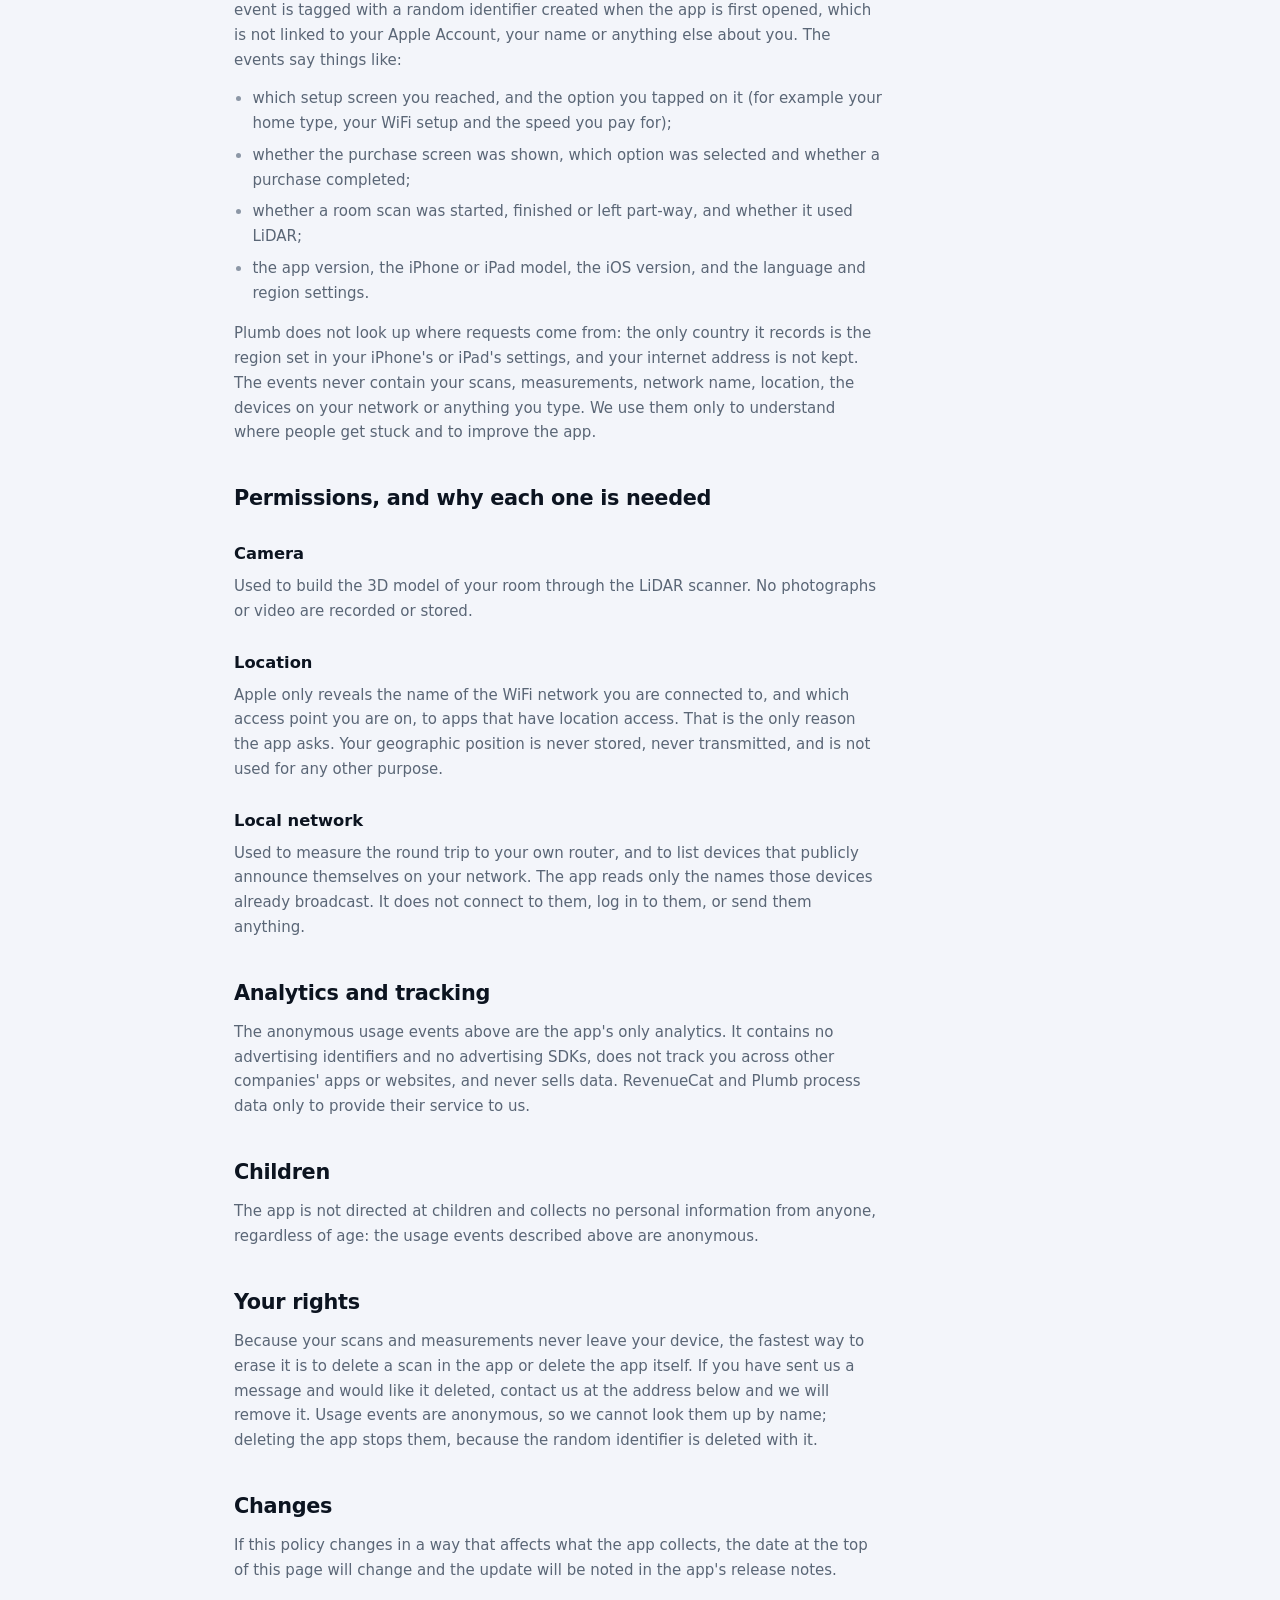
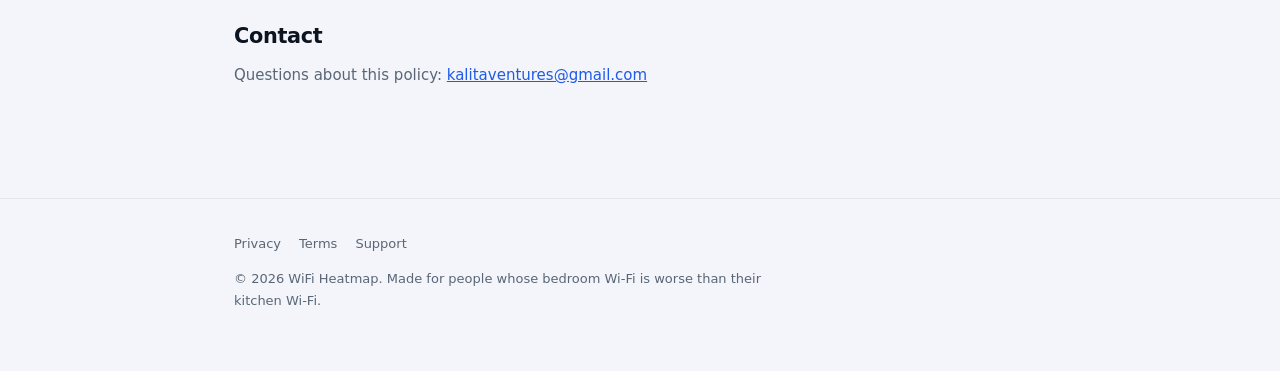
==== commit 84e61c1d: "Privacy: the optional email on the in-app form" ====
--- a/privacy.html
+++ b/privacy.html
@@ -33,6 +33,7 @@
 
   <h3>Messages you choose to send</h3>
   <p>If you write a suggestion or send us a video link from inside the app, the message you typed is delivered to us by email through a third-party form relay (FormSubmit). It is sent only when you press Send. Alongside your message we include the answers you gave during setup — your home type, your WiFi setup, the speed you pay for and what you have already tried — so a suggestion arrives with enough context to act on. Your name is included only if you chose to give one. Nothing is sent if you never press Send.</p>
+  <p>The form also has a field for your email address. For a suggestion it is optional: fill it in only if you would like a reply. For a video it is needed, because that is where your Pro code is sent. Your email is delivered with that one message, used only to reply to it, and never added to a mailing list or shared with anyone else.</p>
 
   <h3>Purchases</h3>
   <p>Purchases are handled entirely by Apple. We never see your payment details. When a purchase is made or restored, the app passes Apple's confirmation of it to RevenueCat, a purchase-records service, under a random identifier created on your device. RevenueCat tells us which product was bought, the price and the country of the App Store account. It does not receive your name, your email address or anything about your home.</p>
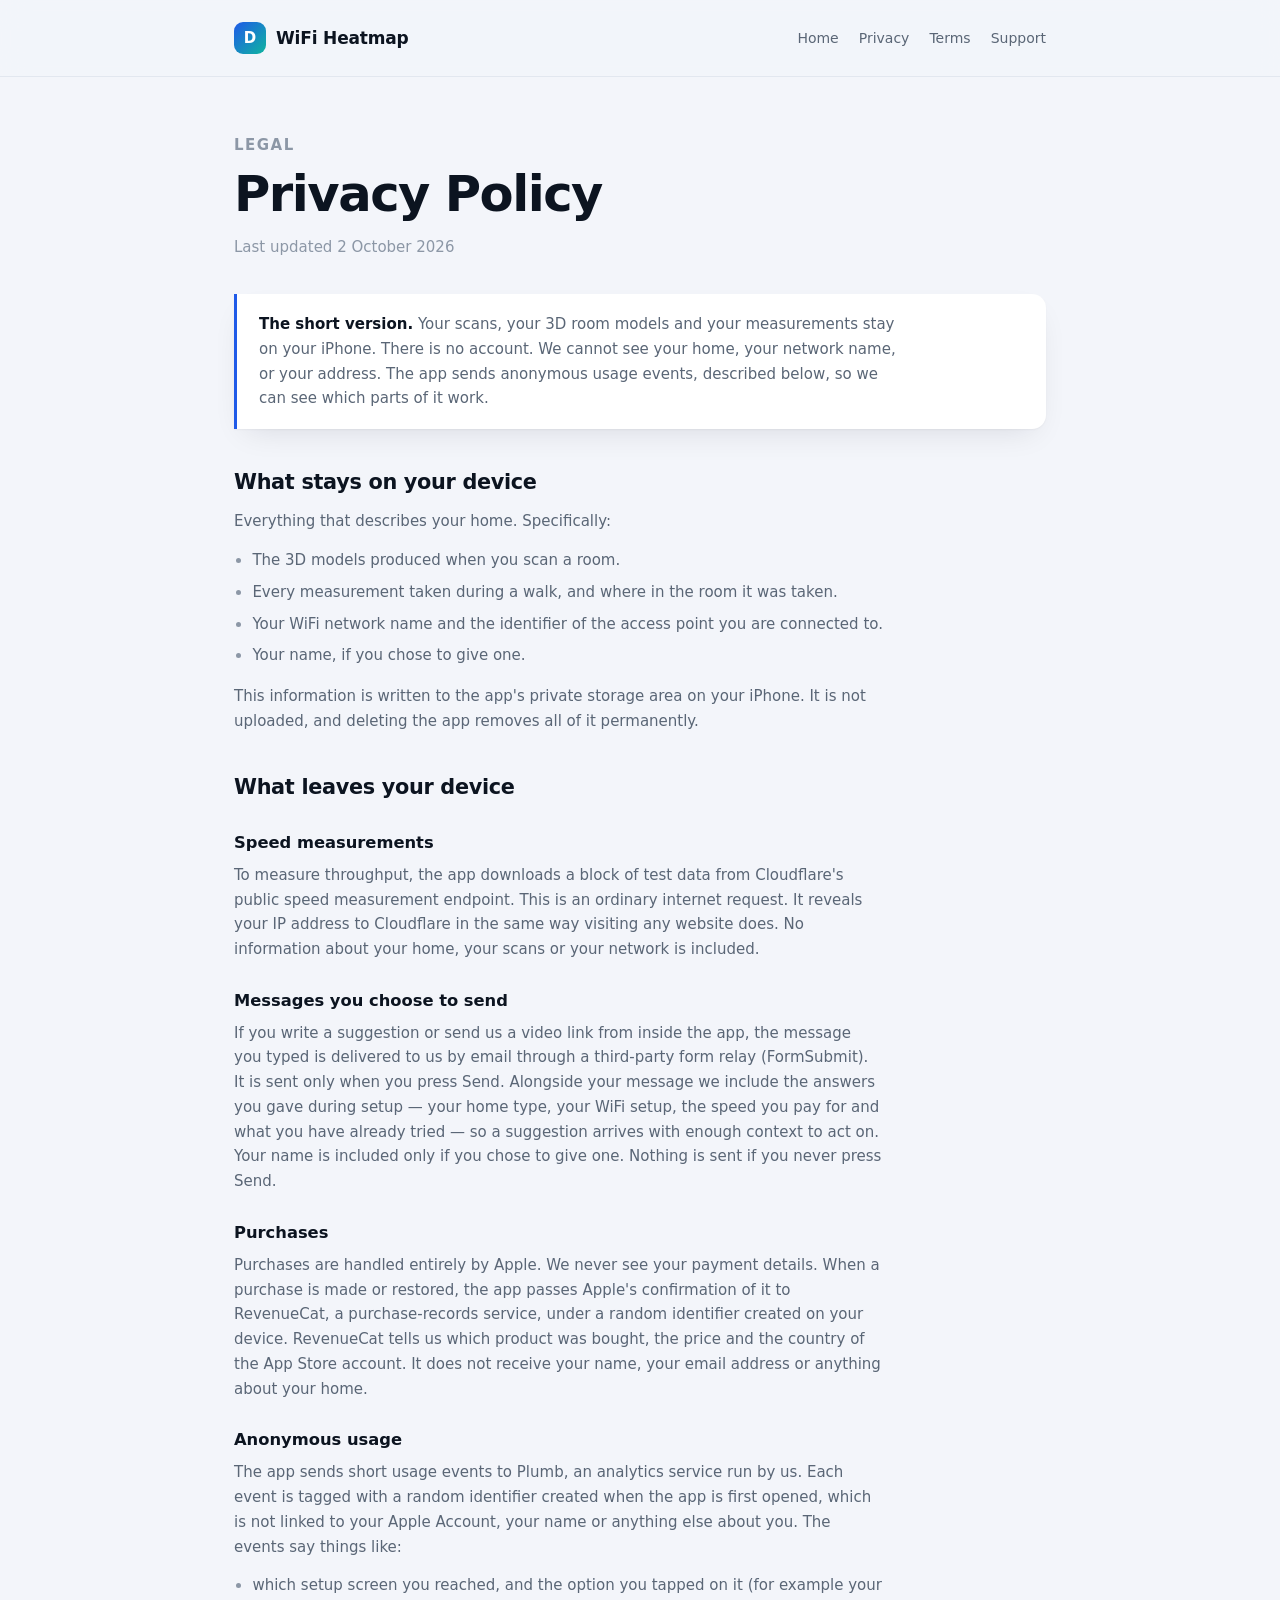
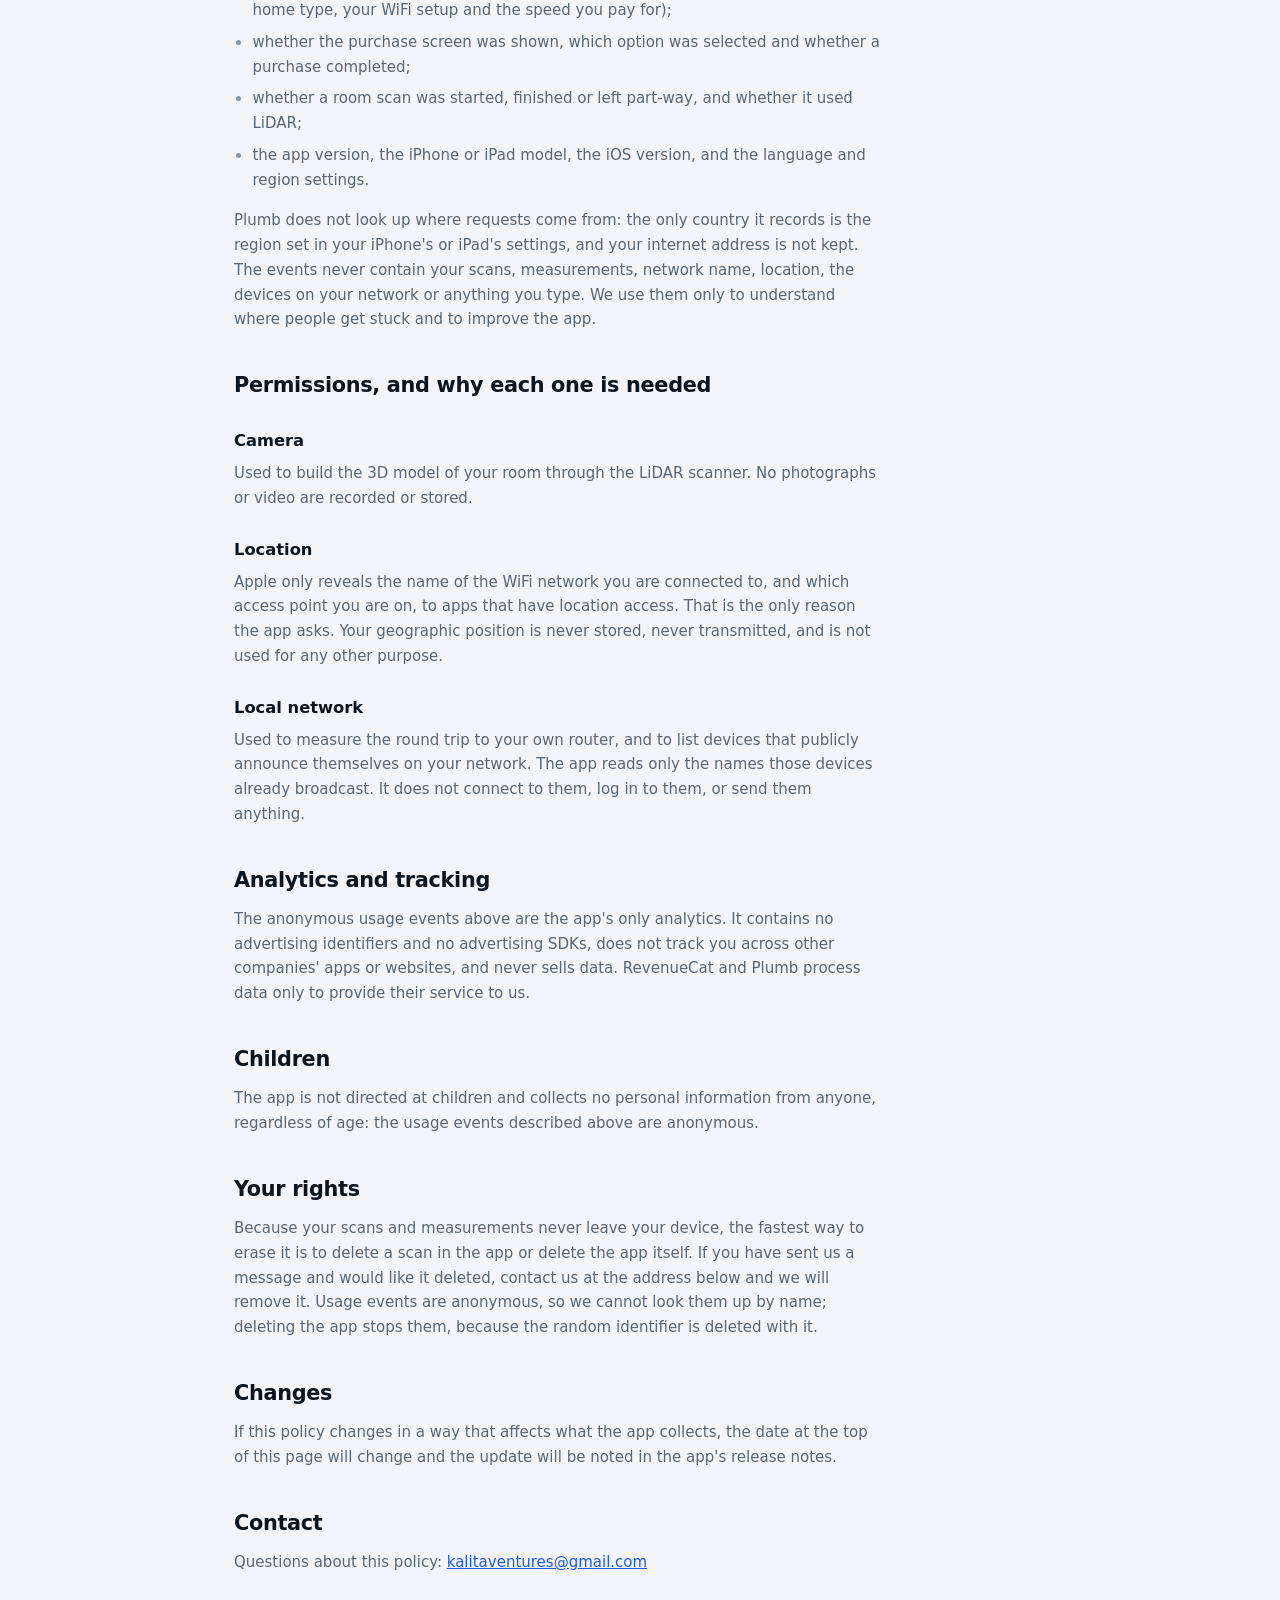
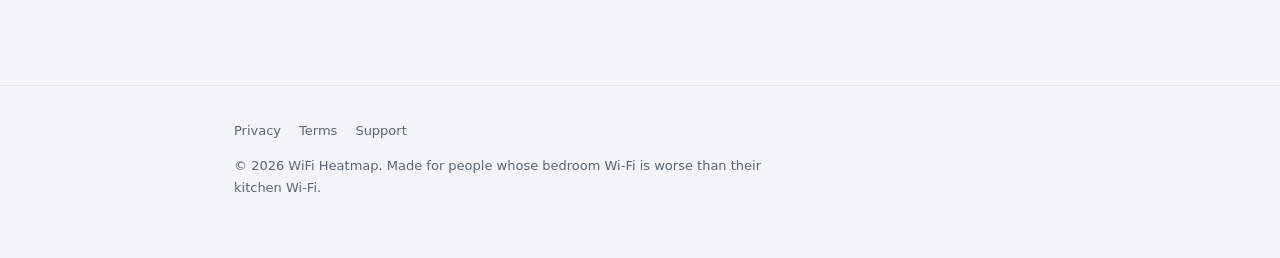
==== commit 62f172da: "Revert "Privacy: the optional email on the in-app form" This reverts commit 84e61c1d322ed264333f0bc2" ====
--- a/privacy.html
+++ b/privacy.html
@@ -33,7 +33,6 @@
 
   <h3>Messages you choose to send</h3>
   <p>If you write a suggestion or send us a video link from inside the app, the message you typed is delivered to us by email through a third-party form relay (FormSubmit). It is sent only when you press Send. Alongside your message we include the answers you gave during setup — your home type, your WiFi setup, the speed you pay for and what you have already tried — so a suggestion arrives with enough context to act on. Your name is included only if you chose to give one. Nothing is sent if you never press Send.</p>
-  <p>The form also has a field for your email address. For a suggestion it is optional: fill it in only if you would like a reply. For a video it is needed, because that is where your Pro code is sent. Your email is delivered with that one message, used only to reply to it, and never added to a mailing list or shared with anyone else.</p>
 
   <h3>Purchases</h3>
   <p>Purchases are handled entirely by Apple. We never see your payment details. When a purchase is made or restored, the app passes Apple's confirmation of it to RevenueCat, a purchase-records service, under a random identifier created on your device. RevenueCat tells us which product was bought, the price and the country of the App Store account. It does not receive your name, your email address or anything about your home.</p>
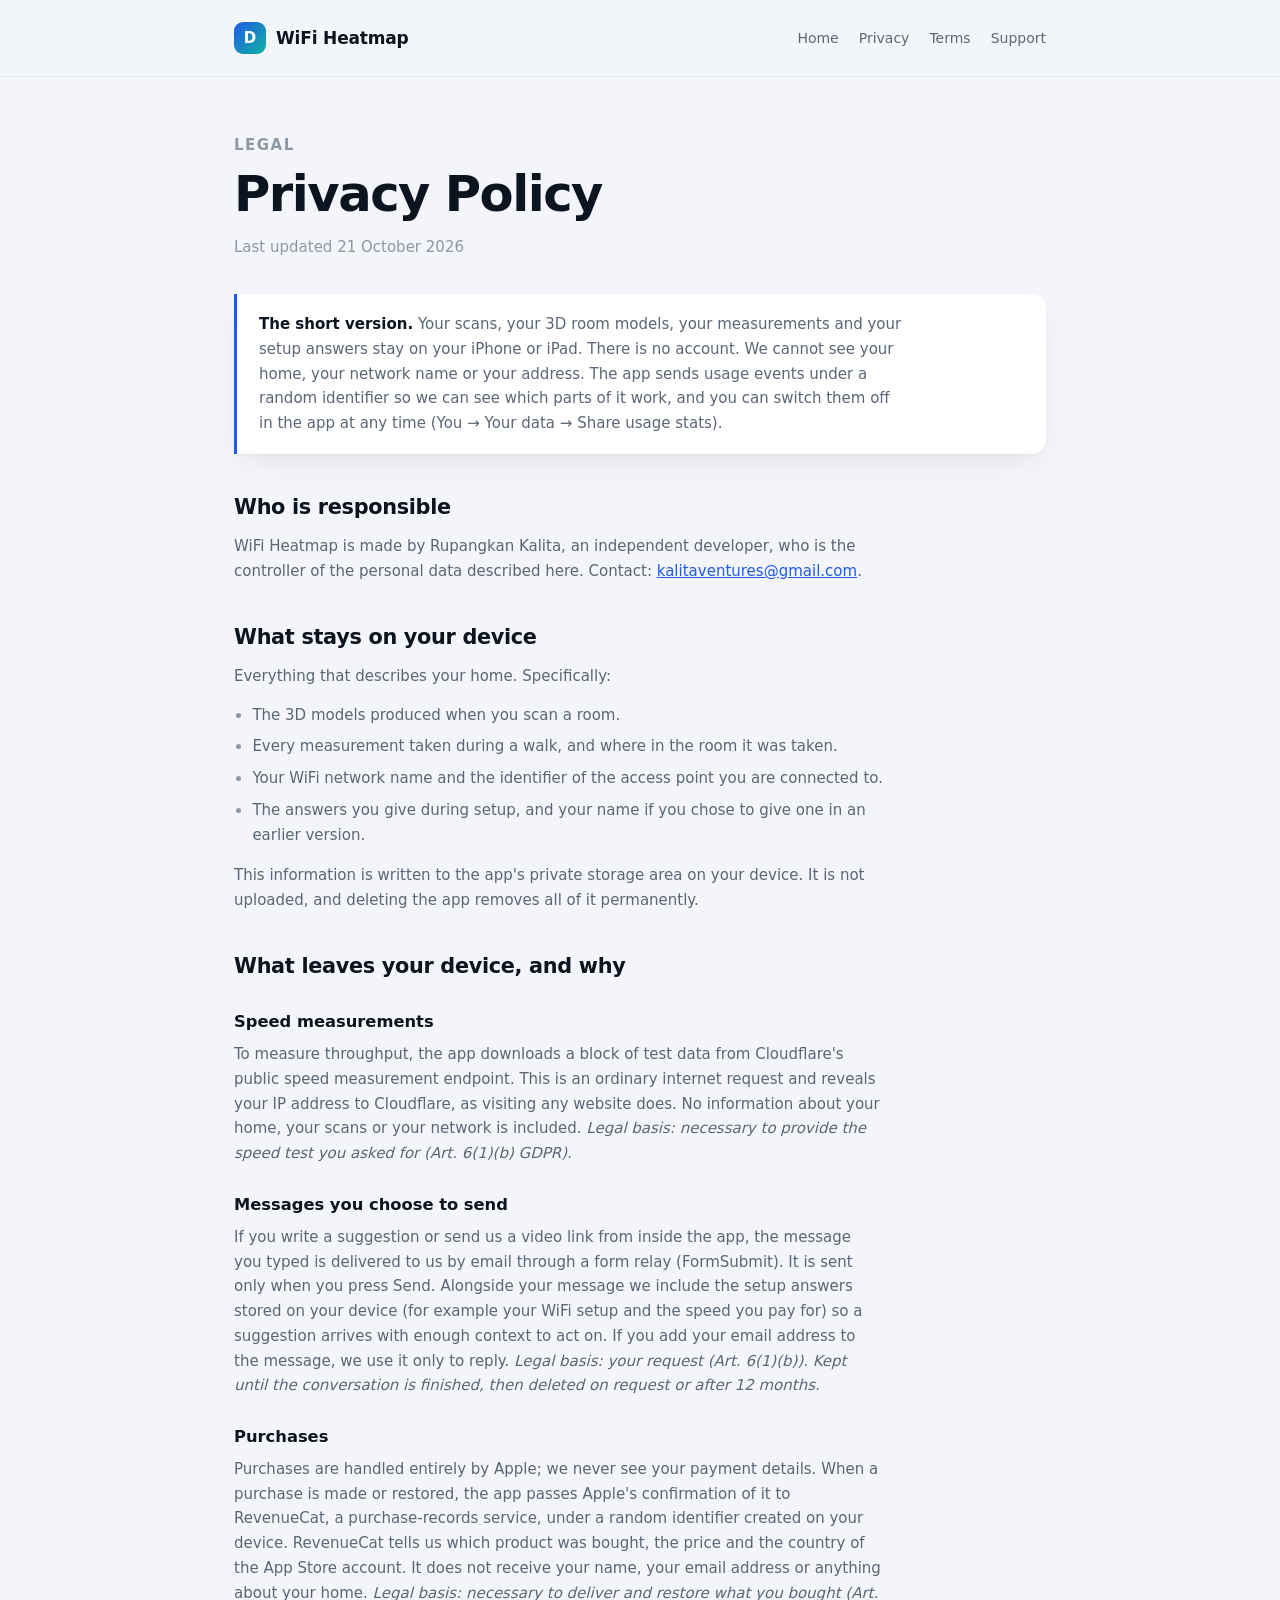
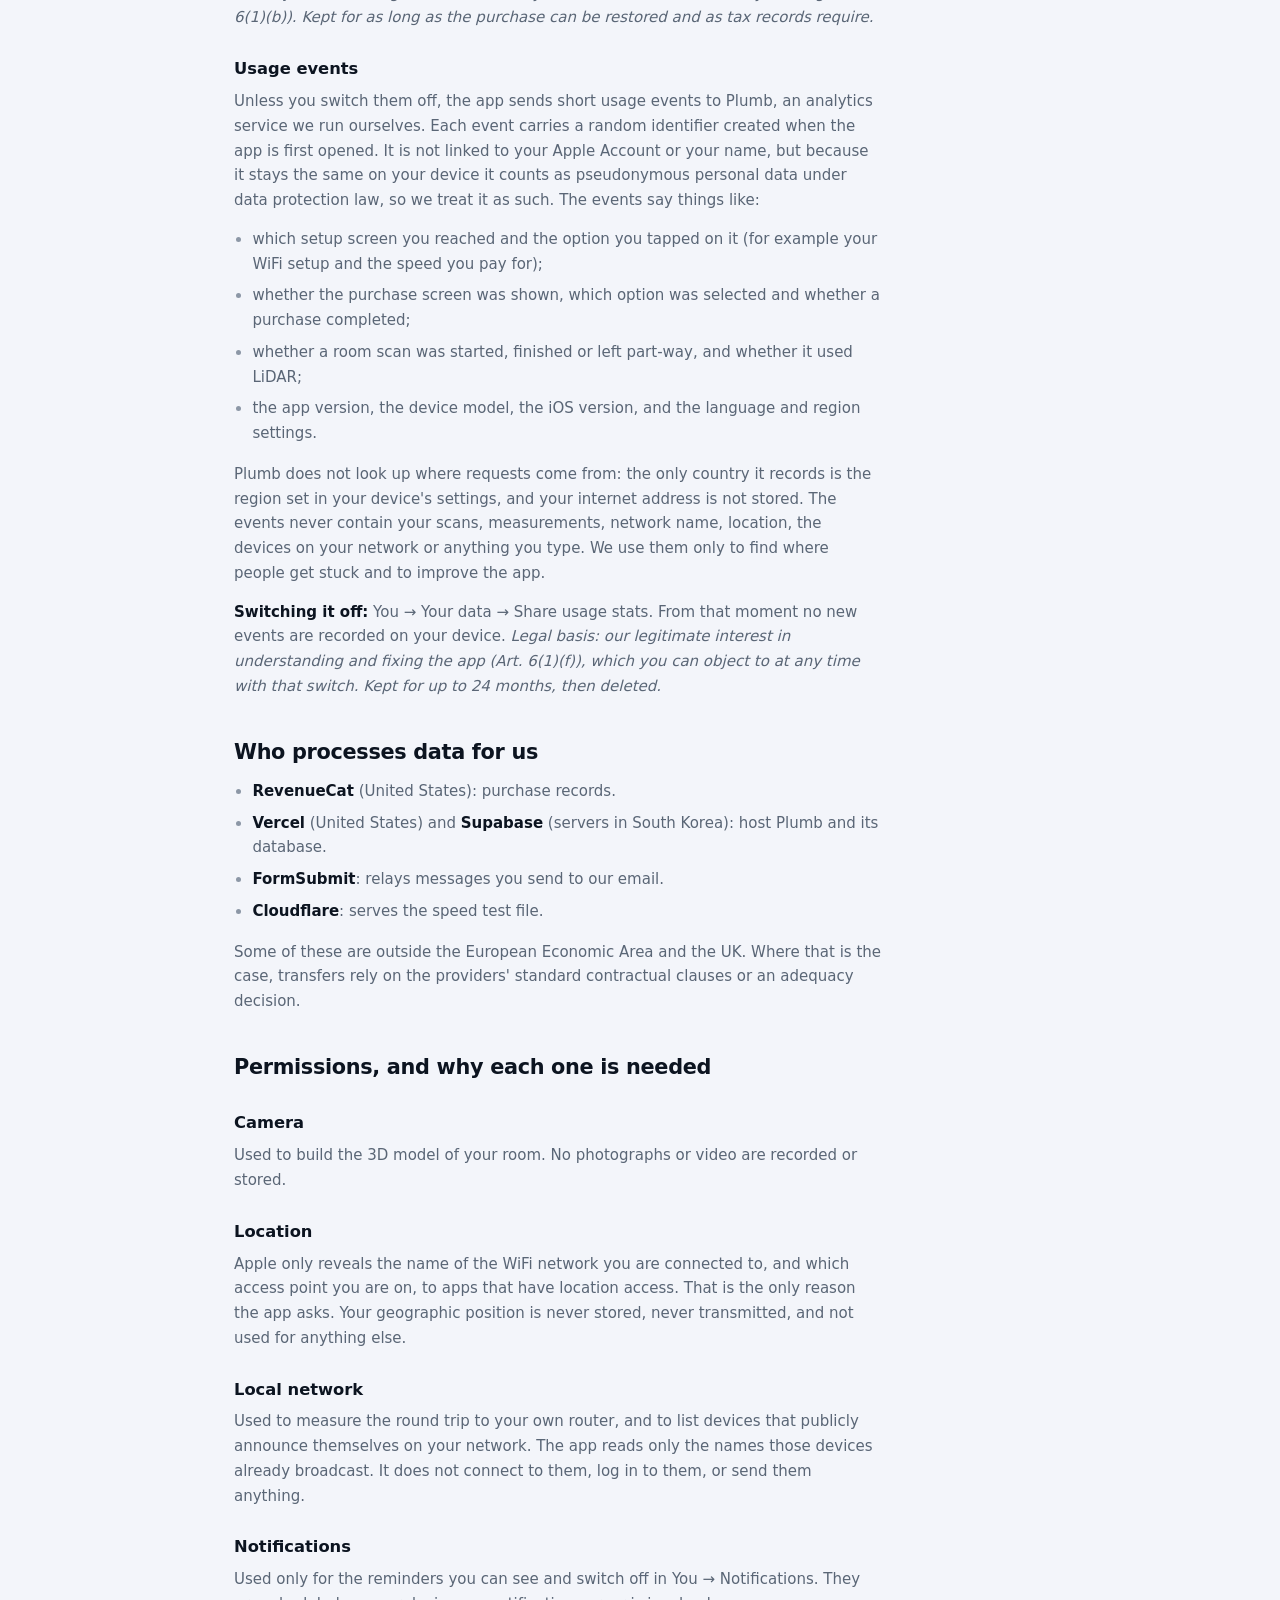
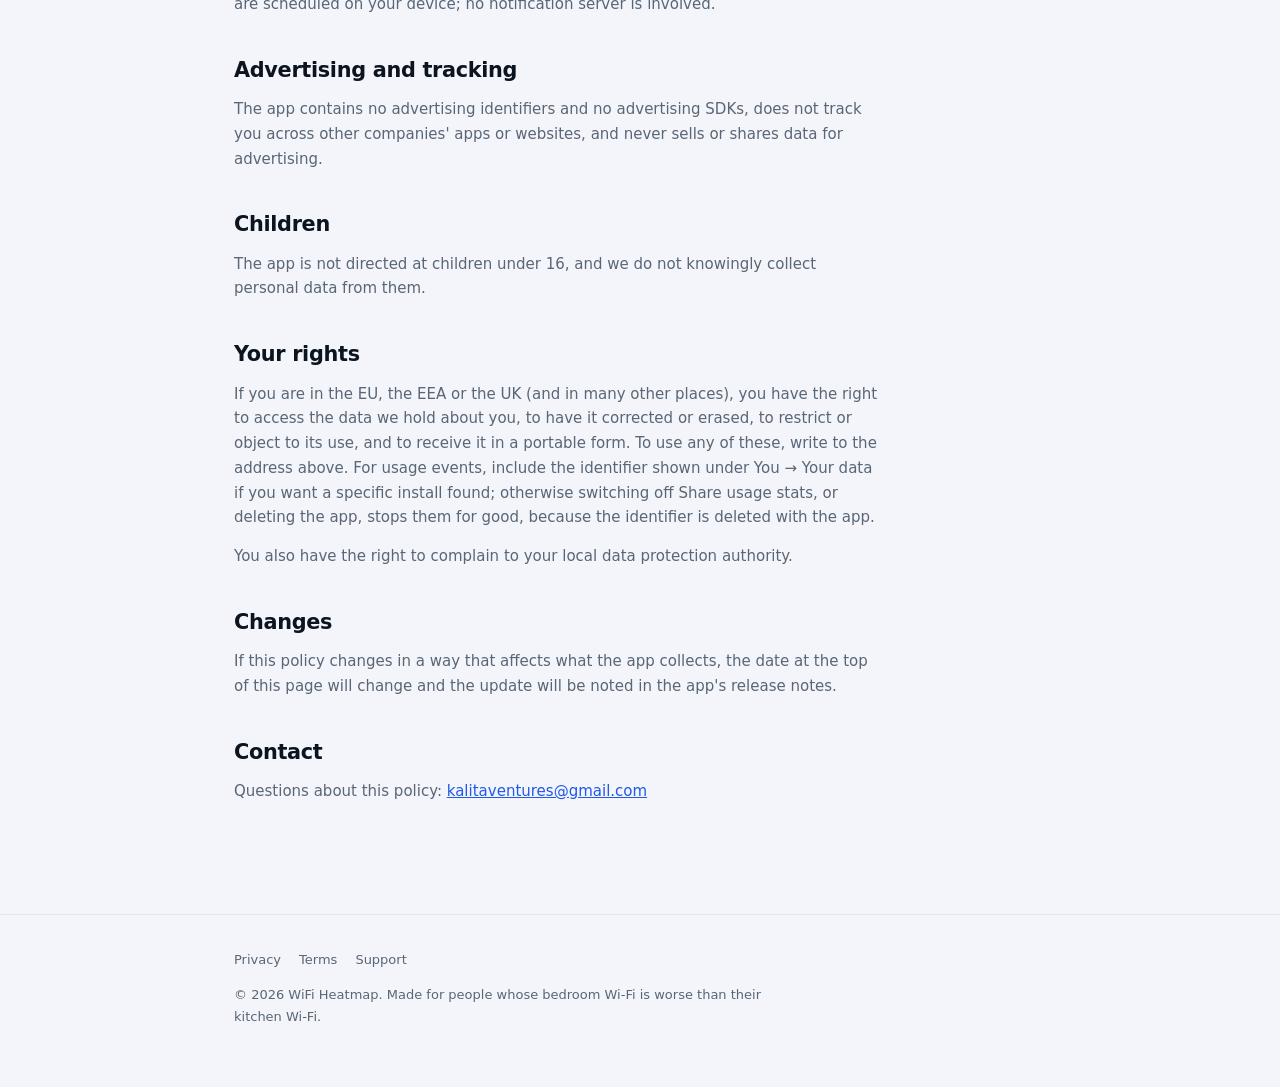
==== commit 5cdf6320: "Privacy policy for 3.1.0: controller, legal bases, retention, processors, rights, usage switch Co-Au" ====
--- a/privacy.html
+++ b/privacy.html
@@ -1,7 +1,7 @@
 <!doctype html><html lang="en"><head><meta charset="utf-8">
 <meta name="viewport" content="width=device-width, initial-scale=1">
 <link rel="stylesheet" href="style.css"><title>Privacy Policy — WiFi Heatmap</title>
-<meta name="description" content="How WiFi Heatmap handles your data. Short version: your scans never leave your iPhone; the app sends anonymous usage events.">
+<meta name="description" content="How WiFi Heatmap handles your data. Short version: your scans never leave your iPhone; the app sends usage events you can switch off.">
 </head><body>
 <header class="site"><div class="wrap bar">
   <a class="brand" href="index.html"><span class="mark">D</span><strong>WiFi Heatmap</strong></a>
@@ -11,11 +11,14 @@
 <section class="policy"><div class="wrap">
   <p class="eyebrow">Legal</p>
   <h1>Privacy Policy</h1>
-  <p class="updated">Last updated 2 October 2026</p>
+  <p class="updated">Last updated 21 October 2026</p>
 
   <div class="callout">
-    <p><strong>The short version.</strong> Your scans, your 3D room models and your measurements stay on your iPhone. There is no account. We cannot see your home, your network name, or your address. The app sends anonymous usage events, described below, so we can see which parts of it work.</p>
+    <p><strong>The short version.</strong> Your scans, your 3D room models, your measurements and your setup answers stay on your iPhone or iPad. There is no account. We cannot see your home, your network name or your address. The app sends usage events under a random identifier so we can see which parts of it work, and you can switch them off in the app at any time (You &rarr; Your data &rarr; Share usage stats).</p>
   </div>
+
+  <h2>Who is responsible</h2>
+  <p>WiFi Heatmap is made by Rupangkan Kalita, an independent developer, who is the controller of the personal data described here. Contact: <a href="mailto:kalitaventures@gmail.com">kalitaventures@gmail.com</a>.</p>
 
   <h2>What stays on your device</h2>
   <p>Everything that describes your home. Specifically:</p>
@@ -23,48 +26,60 @@
     <li>The 3D models produced when you scan a room.</li>
     <li>Every measurement taken during a walk, and where in the room it was taken.</li>
     <li>Your WiFi network name and the identifier of the access point you are connected to.</li>
-    <li>Your name, if you chose to give one.</li>
+    <li>The answers you give during setup, and your name if you chose to give one in an earlier version.</li>
   </ul>
-  <p>This information is written to the app's private storage area on your iPhone. It is not uploaded, and deleting the app removes all of it permanently.</p>
+  <p>This information is written to the app's private storage area on your device. It is not uploaded, and deleting the app removes all of it permanently.</p>
 
-  <h2>What leaves your device</h2>
+  <h2>What leaves your device, and why</h2>
+
   <h3>Speed measurements</h3>
-  <p>To measure throughput, the app downloads a block of test data from Cloudflare's public speed measurement endpoint. This is an ordinary internet request. It reveals your IP address to Cloudflare in the same way visiting any website does. No information about your home, your scans or your network is included.</p>
+  <p>To measure throughput, the app downloads a block of test data from Cloudflare's public speed measurement endpoint. This is an ordinary internet request and reveals your IP address to Cloudflare, as visiting any website does. No information about your home, your scans or your network is included. <em>Legal basis: necessary to provide the speed test you asked for (Art. 6(1)(b) GDPR).</em></p>
 
   <h3>Messages you choose to send</h3>
-  <p>If you write a suggestion or send us a video link from inside the app, the message you typed is delivered to us by email through a third-party form relay (FormSubmit). It is sent only when you press Send. Alongside your message we include the answers you gave during setup — your home type, your WiFi setup, the speed you pay for and what you have already tried — so a suggestion arrives with enough context to act on. Your name is included only if you chose to give one. Nothing is sent if you never press Send.</p>
+  <p>If you write a suggestion or send us a video link from inside the app, the message you typed is delivered to us by email through a form relay (FormSubmit). It is sent only when you press Send. Alongside your message we include the setup answers stored on your device (for example your WiFi setup and the speed you pay for) so a suggestion arrives with enough context to act on. If you add your email address to the message, we use it only to reply. <em>Legal basis: your request (Art. 6(1)(b)). Kept until the conversation is finished, then deleted on request or after 12 months.</em></p>
 
   <h3>Purchases</h3>
-  <p>Purchases are handled entirely by Apple. We never see your payment details. When a purchase is made or restored, the app passes Apple's confirmation of it to RevenueCat, a purchase-records service, under a random identifier created on your device. RevenueCat tells us which product was bought, the price and the country of the App Store account. It does not receive your name, your email address or anything about your home.</p>
+  <p>Purchases are handled entirely by Apple; we never see your payment details. When a purchase is made or restored, the app passes Apple's confirmation of it to RevenueCat, a purchase-records service, under a random identifier created on your device. RevenueCat tells us which product was bought, the price and the country of the App Store account. It does not receive your name, your email address or anything about your home. <em>Legal basis: necessary to deliver and restore what you bought (Art. 6(1)(b)). Kept for as long as the purchase can be restored and as tax records require.</em></p>
 
-  <h3>Anonymous usage</h3>
-  <p>The app sends short usage events to Plumb, an analytics service run by us. Each event is tagged with a random identifier created when the app is first opened, which is not linked to your Apple Account, your name or anything else about you. The events say things like:</p>
+  <h3>Usage events</h3>
+  <p>Unless you switch them off, the app sends short usage events to Plumb, an analytics service we run ourselves. Each event carries a random identifier created when the app is first opened. It is not linked to your Apple Account or your name, but because it stays the same on your device it counts as pseudonymous personal data under data protection law, so we treat it as such. The events say things like:</p>
   <ul>
-    <li>which setup screen you reached, and the option you tapped on it (for example your home type, your WiFi setup and the speed you pay for);</li>
+    <li>which setup screen you reached and the option you tapped on it (for example your WiFi setup and the speed you pay for);</li>
     <li>whether the purchase screen was shown, which option was selected and whether a purchase completed;</li>
     <li>whether a room scan was started, finished or left part-way, and whether it used LiDAR;</li>
-    <li>the app version, the iPhone or iPad model, the iOS version, and the language and region settings.</li>
+    <li>the app version, the device model, the iOS version, and the language and region settings.</li>
   </ul>
-  <p>Plumb does not look up where requests come from: the only country it records is the region set in your iPhone's or iPad's settings, and your internet address is not kept. The events never contain your scans, measurements, network name, location, the devices on your network or anything you type. We use them only to understand where people get stuck and to improve the app.</p>
+  <p>Plumb does not look up where requests come from: the only country it records is the region set in your device's settings, and your internet address is not stored. The events never contain your scans, measurements, network name, location, the devices on your network or anything you type. We use them only to find where people get stuck and to improve the app.</p>
+  <p><strong>Switching it off:</strong> You &rarr; Your data &rarr; Share usage stats. From that moment no new events are recorded on your device. <em>Legal basis: our legitimate interest in understanding and fixing the app (Art. 6(1)(f)), which you can object to at any time with that switch. Kept for up to 24 months, then deleted.</em></p>
+
+  <h2>Who processes data for us</h2>
+  <ul>
+    <li><strong>RevenueCat</strong> (United States): purchase records.</li>
+    <li><strong>Vercel</strong> (United States) and <strong>Supabase</strong> (servers in South Korea): host Plumb and its database.</li>
+    <li><strong>FormSubmit</strong>: relays messages you send to our email.</li>
+    <li><strong>Cloudflare</strong>: serves the speed test file.</li>
+  </ul>
+  <p>Some of these are outside the European Economic Area and the UK. Where that is the case, transfers rely on the providers' standard contractual clauses or an adequacy decision.</p>
 
   <h2>Permissions, and why each one is needed</h2>
   <h3>Camera</h3>
-  <p>Used to build the 3D model of your room through the LiDAR scanner. No photographs or video are recorded or stored.</p>
-
+  <p>Used to build the 3D model of your room. No photographs or video are recorded or stored.</p>
   <h3>Location</h3>
-  <p>Apple only reveals the name of the WiFi network you are connected to, and which access point you are on, to apps that have location access. That is the only reason the app asks. Your geographic position is never stored, never transmitted, and is not used for any other purpose.</p>
-
+  <p>Apple only reveals the name of the WiFi network you are connected to, and which access point you are on, to apps that have location access. That is the only reason the app asks. Your geographic position is never stored, never transmitted, and not used for anything else.</p>
   <h3>Local network</h3>
   <p>Used to measure the round trip to your own router, and to list devices that publicly announce themselves on your network. The app reads only the names those devices already broadcast. It does not connect to them, log in to them, or send them anything.</p>
+  <h3>Notifications</h3>
+  <p>Used only for the reminders you can see and switch off in You &rarr; Notifications. They are scheduled on your device; no notification server is involved.</p>
 
-  <h2>Analytics and tracking</h2>
-  <p>The anonymous usage events above are the app's only analytics. It contains no advertising identifiers and no advertising SDKs, does not track you across other companies' apps or websites, and never sells data. RevenueCat and Plumb process data only to provide their service to us.</p>
+  <h2>Advertising and tracking</h2>
+  <p>The app contains no advertising identifiers and no advertising SDKs, does not track you across other companies' apps or websites, and never sells or shares data for advertising.</p>
 
   <h2>Children</h2>
-  <p>The app is not directed at children and collects no personal information from anyone, regardless of age: the usage events described above are anonymous.</p>
+  <p>The app is not directed at children under 16, and we do not knowingly collect personal data from them.</p>
 
   <h2>Your rights</h2>
-  <p>Because your scans and measurements never leave your device, the fastest way to erase it is to delete a scan in the app or delete the app itself. If you have sent us a message and would like it deleted, contact us at the address below and we will remove it. Usage events are anonymous, so we cannot look them up by name; deleting the app stops them, because the random identifier is deleted with it.</p>
+  <p>If you are in the EU, the EEA or the UK (and in many other places), you have the right to access the data we hold about you, to have it corrected or erased, to restrict or object to its use, and to receive it in a portable form. To use any of these, write to the address above. For usage events, include the identifier shown under You &rarr; Your data if you want a specific install found; otherwise switching off Share usage stats, or deleting the app, stops them for good, because the identifier is deleted with the app.</p>
+  <p>You also have the right to complain to your local data protection authority.</p>
 
   <h2>Changes</h2>
   <p>If this policy changes in a way that affects what the app collects, the date at the top of this page will change and the update will be noted in the app's release notes.</p>
